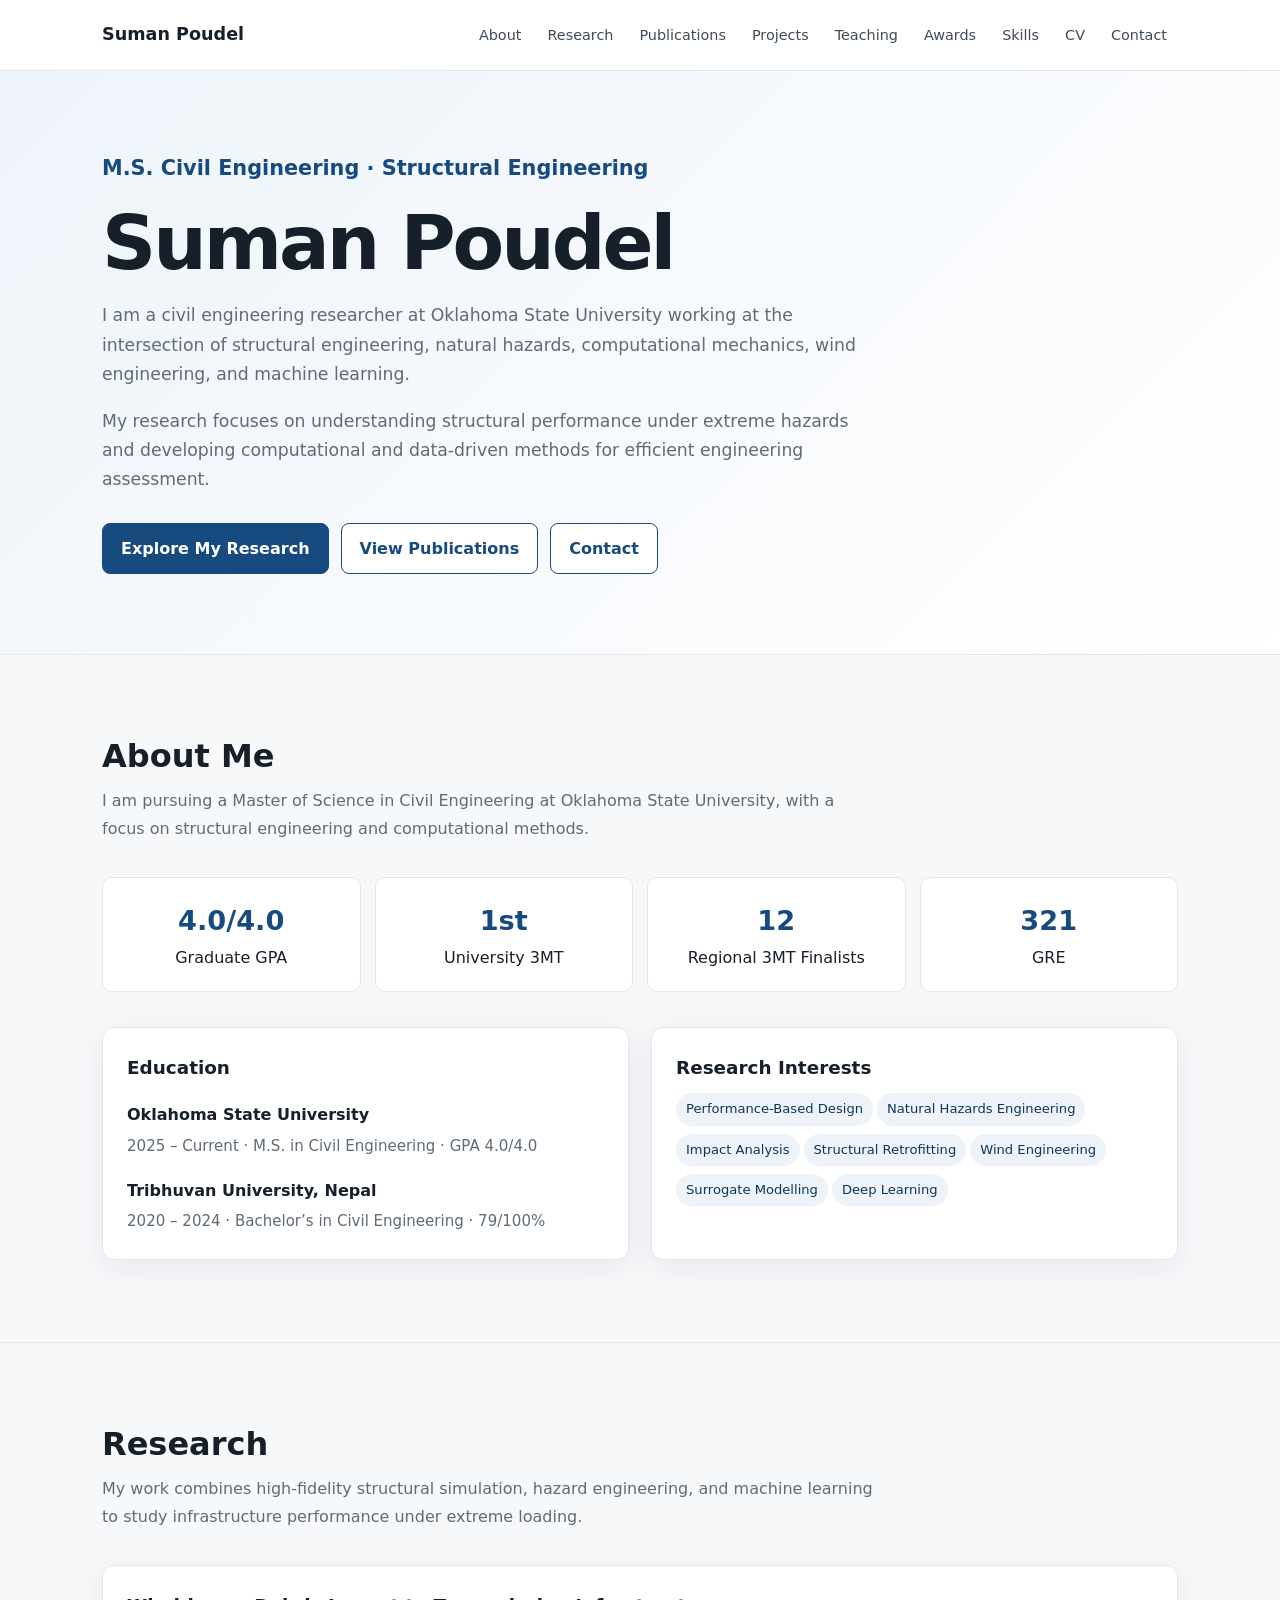
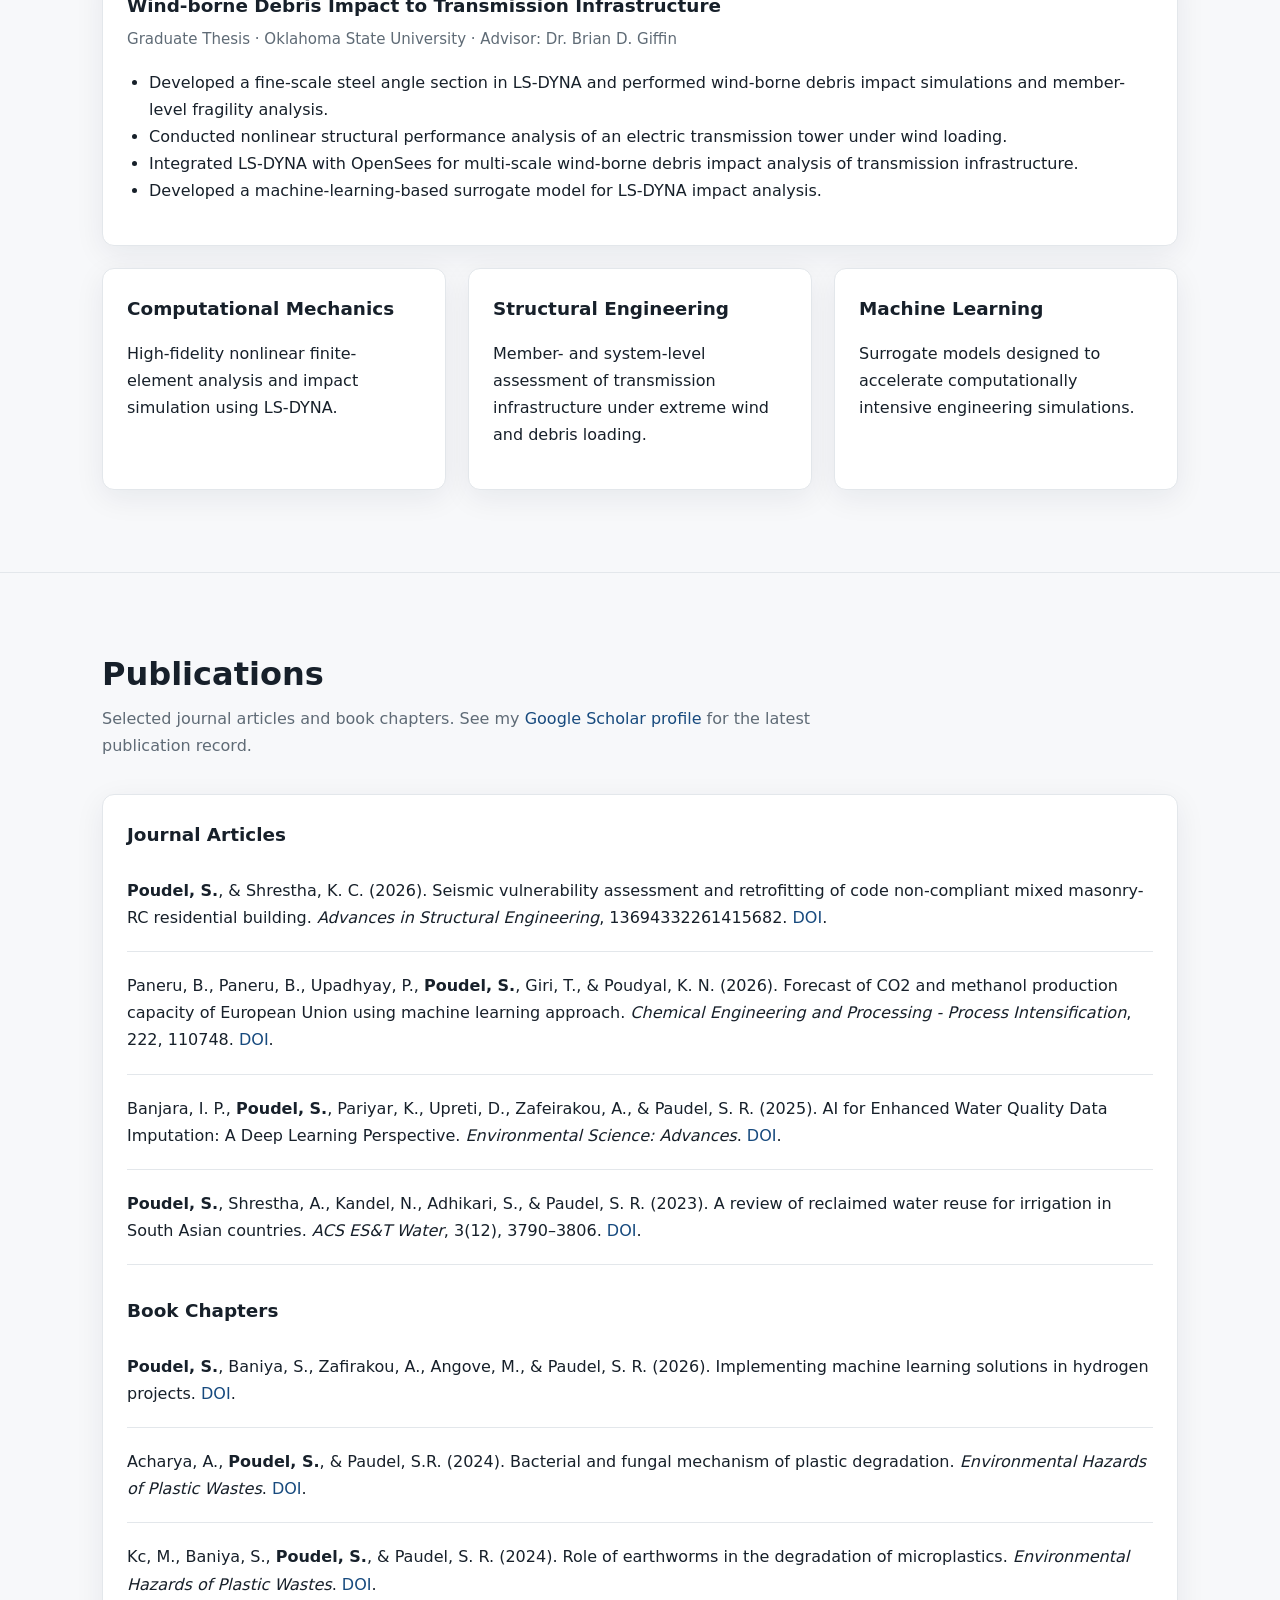
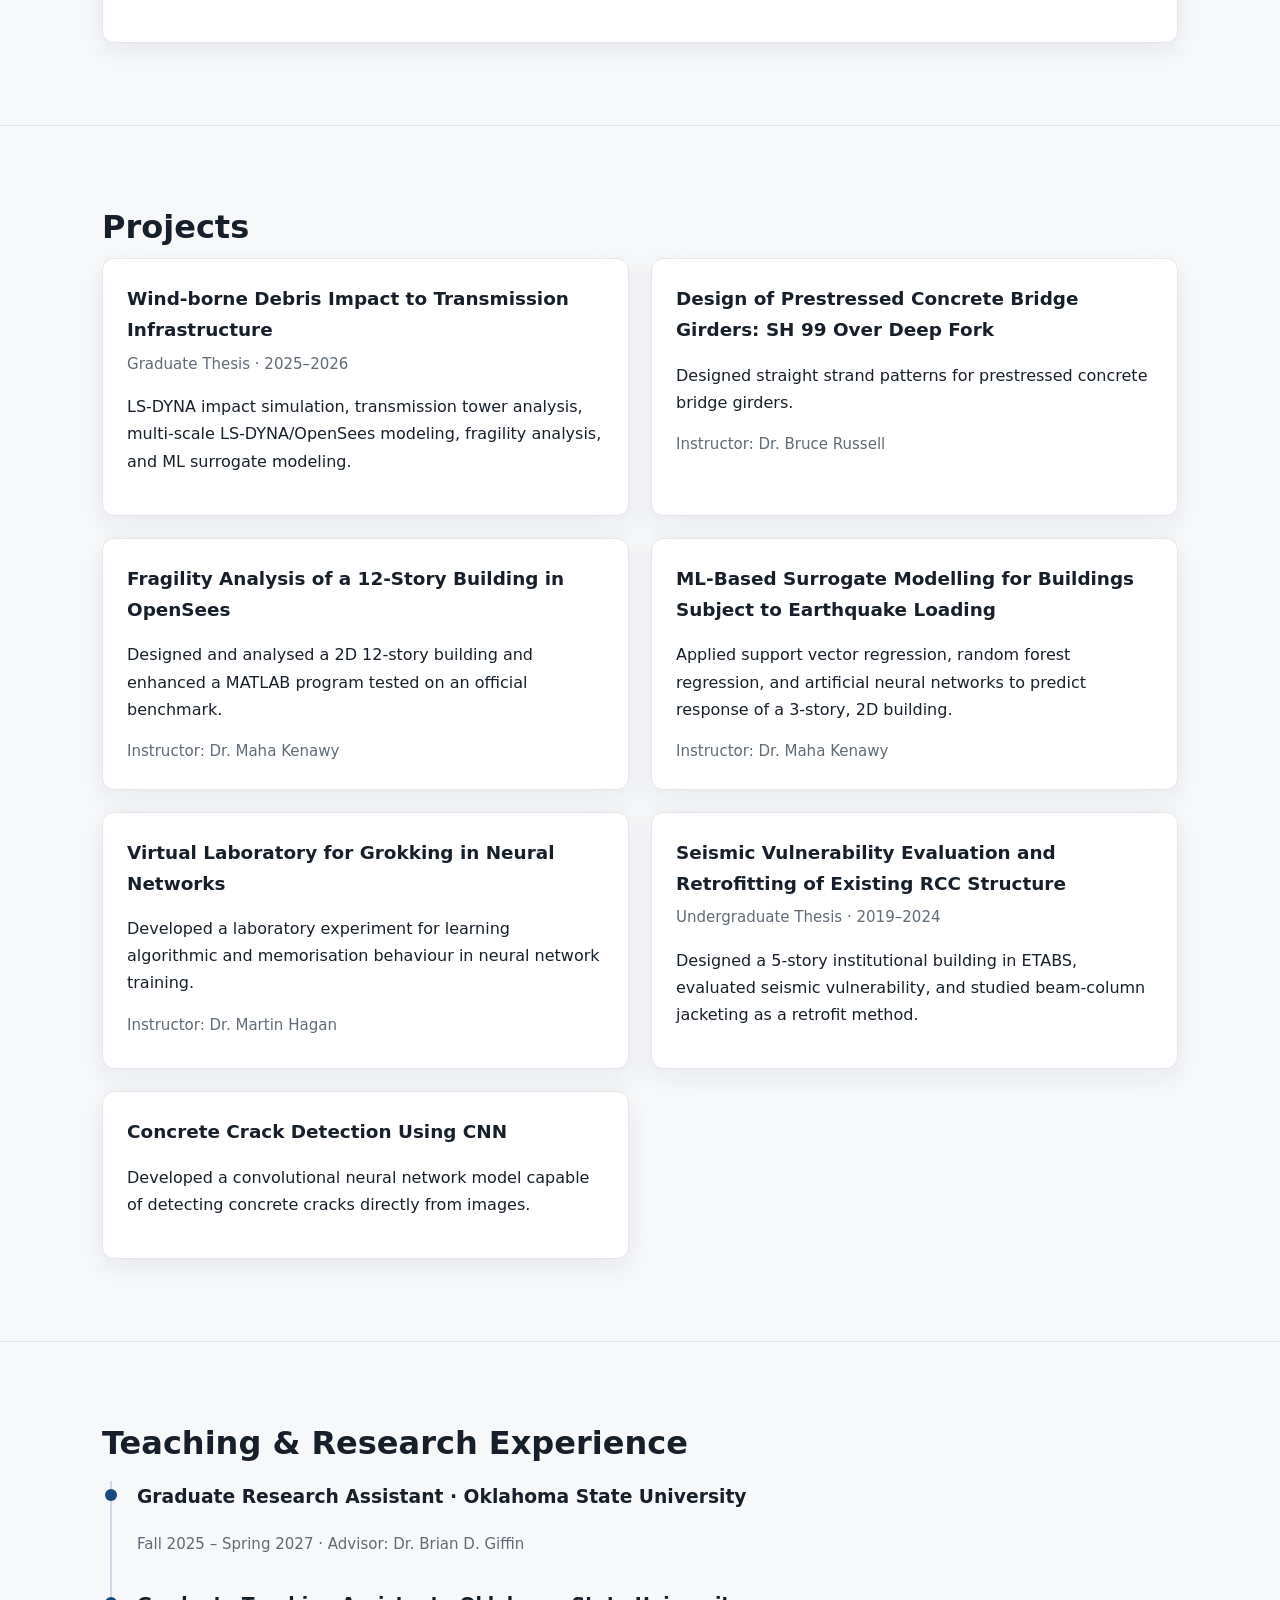
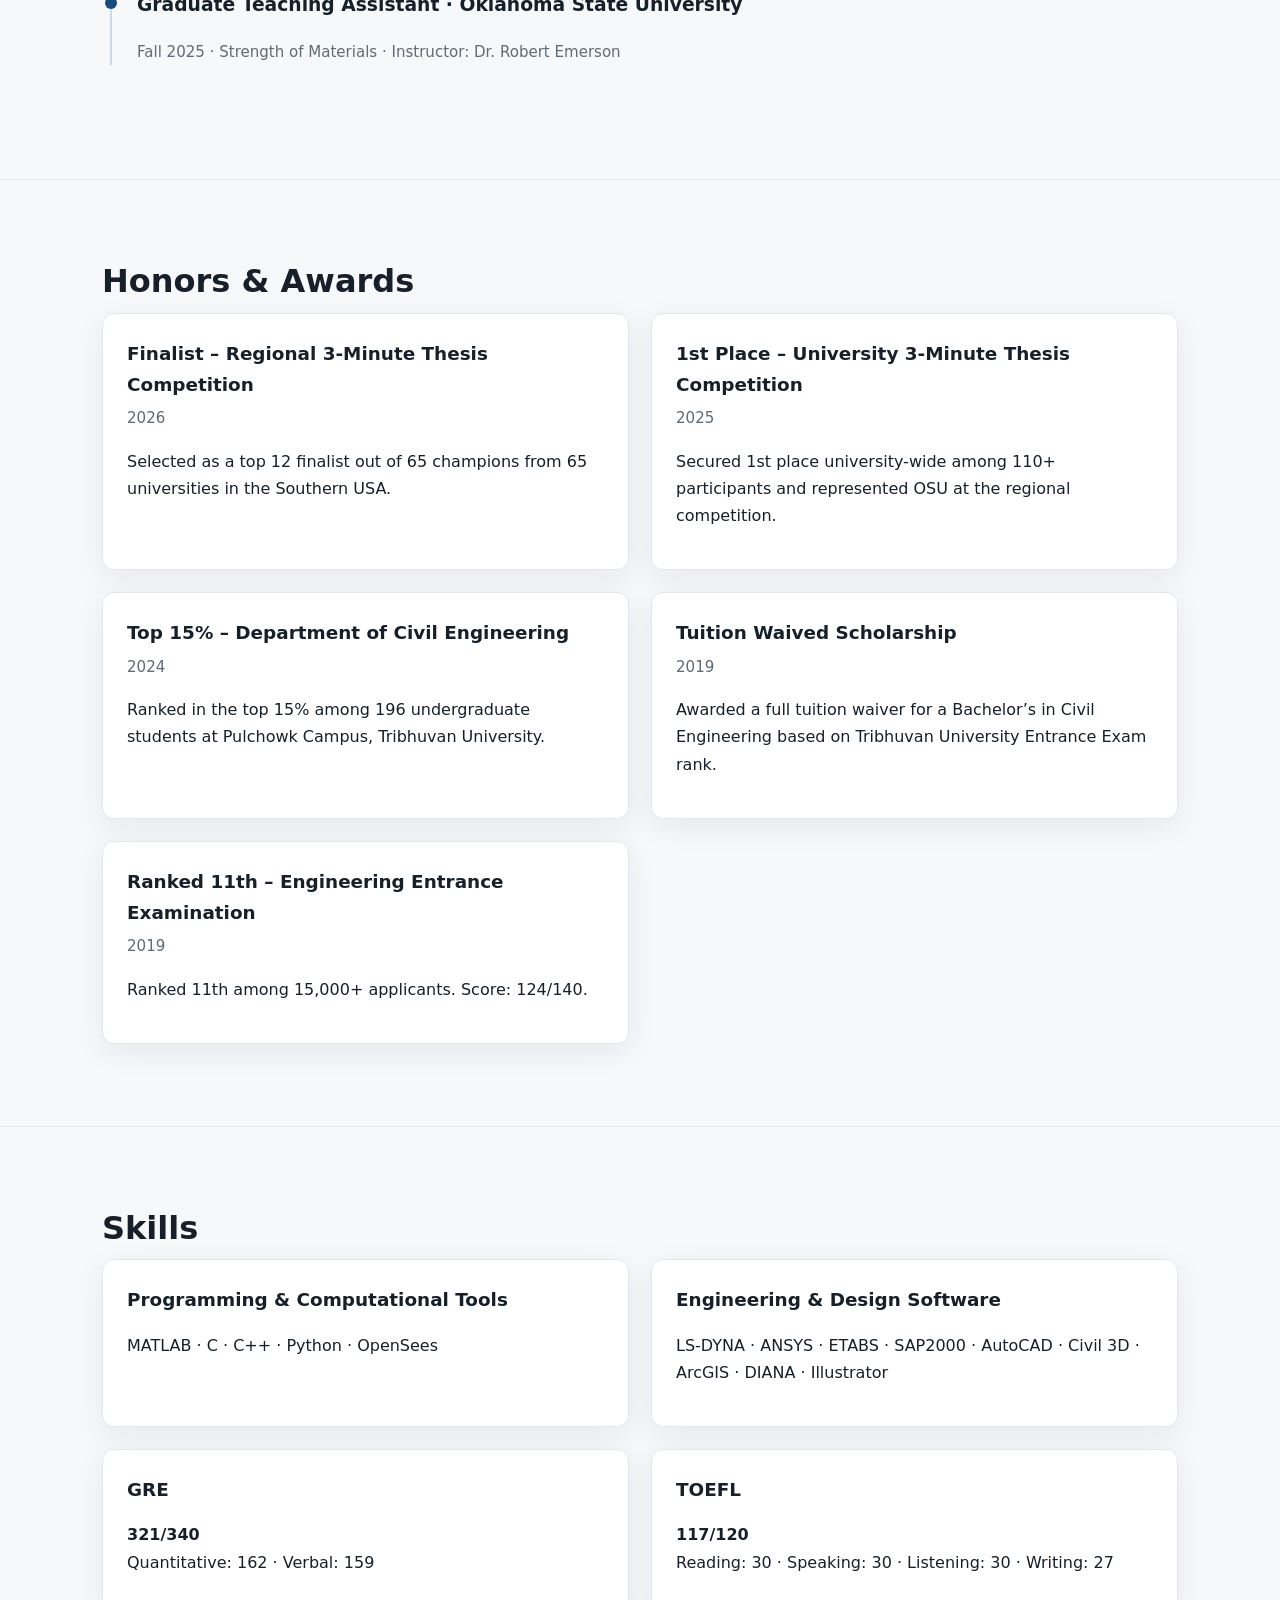
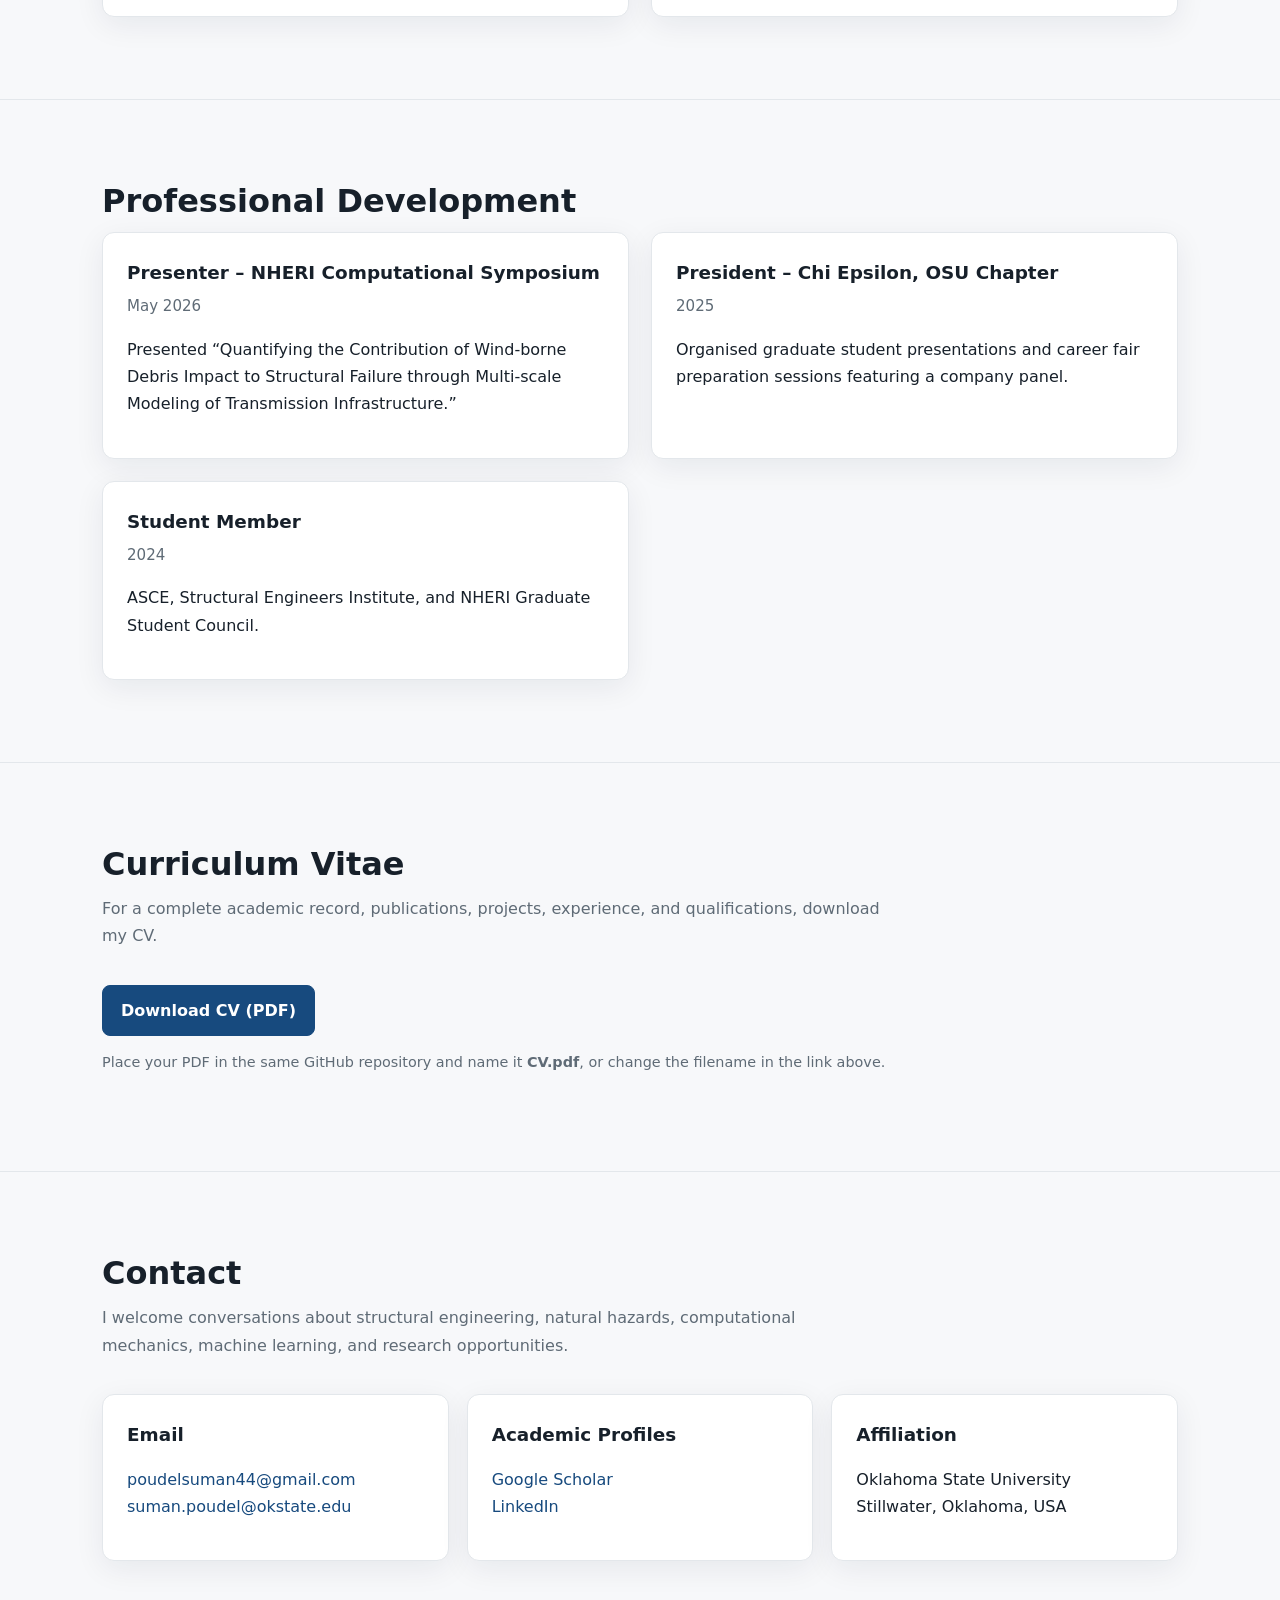
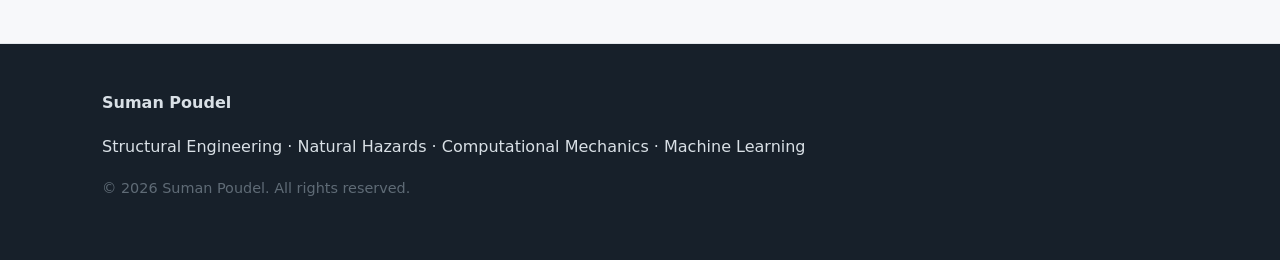
==== index.html @ 272efe70 "Add files via upload" ====
<!DOCTYPE html>
<html lang="en">
<head>
<meta charset="UTF-8">
<meta name="viewport" content="width=device-width, initial-scale=1.0">
<meta name="description" content="Academic website of Suman Poudel, M.S. Civil Engineering student at Oklahoma State University. Research in structural engineering, natural hazards, wind engineering, impact analysis, surrogate modeling, and deep learning.">
<title>Suman Poudel | Structural Engineering & Natural Hazards</title>
<style>
:root{
  --bg:#f7f8fa; --surface:#fff; --text:#17202a; --muted:#5f6b76;
  --accent:#174a7e; --accent2:#0f3559; --border:#e3e7eb;
  --max:1120px; --shadow:0 8px 30px rgba(20,35,50,.07);
}
*{box-sizing:border-box;scroll-behavior:smooth}
html{scroll-padding-top:76px}
body{margin:0;font-family:Inter,ui-sans-serif,system-ui,-apple-system,BlinkMacSystemFont,"Segoe UI",sans-serif;color:var(--text);background:var(--bg);line-height:1.7}
a{color:var(--accent);text-decoration:none}
a:hover{text-decoration:underline}
.nav{position:sticky;top:0;z-index:1000;background:rgba(255,255,255,.96);backdrop-filter:blur(10px);border-bottom:1px solid var(--border)}
.nav-inner{max-width:var(--max);margin:auto;display:flex;align-items:center;justify-content:space-between;min-height:70px;padding:0 22px}
.brand{font-weight:800;font-size:1.1rem;color:var(--text)}
.menu{display:flex;gap:4px;align-items:center;flex-wrap:wrap}
.menu a{padding:9px 11px;color:#3f4b56;font-size:.9rem;border-radius:8px}
.menu a:hover{background:#eef3f8;text-decoration:none;color:var(--accent)}
.menu-toggle{display:none;border:0;background:none;font-size:1.5rem;cursor:pointer}
.container{max-width:var(--max);margin:auto;padding:0 22px}
.hero{background:linear-gradient(135deg,#eef4fa,#fff);border-bottom:1px solid var(--border)}
.hero-inner{min-height:560px;display:flex;align-items:center;padding:80px 22px}
.hero h1{font-size:clamp(2.5rem,6vw,4.7rem);line-height:1.05;margin:0 0 18px;letter-spacing:-.04em}
.hero .subtitle{font-size:1.3rem;color:var(--accent);font-weight:700;margin-bottom:18px}
.hero p{max-width:780px;font-size:1.08rem;color:var(--muted)}
.actions{display:flex;gap:12px;flex-wrap:wrap;margin-top:28px}
.btn{display:inline-block;padding:11px 18px;border-radius:8px;border:1px solid var(--accent);font-weight:700}
.btn.primary{background:var(--accent);color:white}
.btn.secondary{background:white;color:var(--accent)}
section{padding:82px 0;border-bottom:1px solid var(--border)}
.section-title{font-size:2rem;line-height:1.2;margin:0 0 12px}
.section-intro{color:var(--muted);max-width:780px;margin:0 0 35px}
.grid{display:grid;grid-template-columns:repeat(2,minmax(0,1fr));gap:22px}
.grid.three{grid-template-columns:repeat(3,minmax(0,1fr))}
.card{background:var(--surface);border:1px solid var(--border);border-radius:12px;padding:24px;box-shadow:var(--shadow)}
.card h3{margin:0 0 6px;font-size:1.15rem}
.card h4{margin:18px 0 5px}
.meta{color:var(--muted);font-size:.94rem}
.tag{display:inline-block;background:#edf3f8;color:var(--accent2);padding:5px 10px;border-radius:999px;font-size:.82rem;margin:4px 4px 4px 0}
.timeline{border-left:2px solid #cdd9e4;margin-left:8px;padding-left:25px}
.timeline-item{position:relative;margin-bottom:32px}
.timeline-item:before{content:"";position:absolute;left:-32px;top:8px;width:12px;height:12px;border-radius:50%;background:var(--accent)}
.pub{padding:20px 0;border-bottom:1px solid var(--border)}
.pub:last-child{border-bottom:0}
.pub strong{color:var(--text)}
ul{padding-left:22px}
.stats{display:grid;grid-template-columns:repeat(4,1fr);gap:14px;margin:35px 0}
.stat{background:white;border:1px solid var(--border);padding:20px;text-align:center;border-radius:10px}
.stat .num{display:block;font-size:1.7rem;font-weight:800;color:var(--accent)}
footer{background:#17202a;color:#d9e0e6;padding:45px 0}
footer a{color:#b9d5ee}
.contact-grid{display:grid;grid-template-columns:repeat(3,1fr);gap:18px}
.small{font-size:.9rem;color:var(--muted)}
@media(max-width:850px){
  .menu-toggle{display:block}.menu{display:none;position:absolute;top:70px;left:0;right:0;background:white;border-bottom:1px solid var(--border);padding:12px 20px}
  .menu.open{display:flex;flex-direction:column;align-items:stretch}.menu a{padding:12px}
  .grid,.grid.three,.contact-grid{grid-template-columns:1fr}.stats{grid-template-columns:repeat(2,1fr)}
  .hero-inner{min-height:auto;padding:70px 22px}
}
@media(max-width:480px){.stats{grid-template-columns:1fr 1fr}.hero h1{font-size:2.7rem}}
</style>
</head>
<body>

<nav class="nav">
  <div class="nav-inner">
    <a class="brand" href="#home">Suman Poudel</a>
    <button class="menu-toggle" aria-label="Open navigation" onclick="toggleMenu()">☰</button>
    <div class="menu" id="menu">
      <a href="#about">About</a><a href="#research">Research</a><a href="#publications">Publications</a>
      <a href="#projects">Projects</a><a href="#teaching">Teaching</a><a href="#awards">Awards</a>
      <a href="#skills">Skills</a><a href="#cv">CV</a><a href="#contact">Contact</a>
    </div>
  </div>
</nav>

<header class="hero" id="home">
  <div class="container hero-inner">
    <div>
      <div class="subtitle">M.S. Civil Engineering · Structural Engineering</div>
      <h1>Suman Poudel</h1>
      <p>I am a civil engineering researcher at Oklahoma State University working at the intersection of structural engineering, natural hazards, computational mechanics, wind engineering, and machine learning.</p>
      <p>My research focuses on understanding structural performance under extreme hazards and developing computational and data-driven methods for efficient engineering assessment.</p>
      <div class="actions">
        <a class="btn primary" href="#research">Explore My Research</a>
        <a class="btn secondary" href="#publications">View Publications</a>
        <a class="btn secondary" href="#contact">Contact</a>
      </div>
    </div>
  </div>
</header>

<main>

<section id="about">
<div class="container">
<h2 class="section-title">About Me</h2>
<p class="section-intro">I am pursuing a Master of Science in Civil Engineering at Oklahoma State University, with a focus on structural engineering and computational methods.</p>
<div class="stats">
<div class="stat"><span class="num">4.0/4.0</span>Graduate GPA</div>
<div class="stat"><span class="num">1st</span>University 3MT</div>
<div class="stat"><span class="num">12</span>Regional 3MT Finalists</div>
<div class="stat"><span class="num">321</span>GRE</div>
</div>
<div class="grid">
<div class="card">
<h3>Education</h3>
<h4>Oklahoma State University</h4><div class="meta">2025 – Current · M.S. in Civil Engineering · GPA 4.0/4.0</div>
<h4>Tribhuvan University, Nepal</h4><div class="meta">2020 – 2024 · Bachelor’s in Civil Engineering · 79/100%</div>
</div>
<div class="card">
<h3>Research Interests</h3>
<span class="tag">Performance-Based Design</span><span class="tag">Natural Hazards Engineering</span><span class="tag">Impact Analysis</span><span class="tag">Structural Retrofitting</span><span class="tag">Wind Engineering</span><span class="tag">Surrogate Modelling</span><span class="tag">Deep Learning</span>
</div>
</div>
</div>
</section>

<section id="research">
<div class="container">
<h2 class="section-title">Research</h2>
<p class="section-intro">My work combines high-fidelity structural simulation, hazard engineering, and machine learning to study infrastructure performance under extreme loading.</p>
<div class="card">
<h3>Wind-borne Debris Impact to Transmission Infrastructure</h3>
<div class="meta">Graduate Thesis · Oklahoma State University · Advisor: Dr. Brian D. Giffin</div>
<ul>
<li>Developed a fine-scale steel angle section in LS-DYNA and performed wind-borne debris impact simulations and member-level fragility analysis.</li>
<li>Conducted nonlinear structural performance analysis of an electric transmission tower under wind loading.</li>
<li>Integrated LS-DYNA with OpenSees for multi-scale wind-borne debris impact analysis of transmission infrastructure.</li>
<li>Developed a machine-learning-based surrogate model for LS-DYNA impact analysis.</li>
</ul>
</div>
<div class="grid three" style="margin-top:22px">
<div class="card"><h3>Computational Mechanics</h3><p>High-fidelity nonlinear finite-element analysis and impact simulation using LS-DYNA.</p></div>
<div class="card"><h3>Structural Engineering</h3><p>Member- and system-level assessment of transmission infrastructure under extreme wind and debris loading.</p></div>
<div class="card"><h3>Machine Learning</h3><p>Surrogate models designed to accelerate computationally intensive engineering simulations.</p></div>
</div>
</div>
</section>

<section id="publications">
<div class="container">
<h2 class="section-title">Publications</h2>
<p class="section-intro">Selected journal articles and book chapters. See my <a href="https://scholar.google.com/citations?user=CqsGOQgAAAAJ&hl=en&oi=ao" target="_blank">Google Scholar profile</a> for the latest publication record.</p>
<div class="card">
<h3>Journal Articles</h3>
<div class="pub"><strong>Poudel, S.</strong>, & Shrestha, K. C. (2026). Seismic vulnerability assessment and retrofitting of code non-compliant mixed masonry-RC residential building. <em>Advances in Structural Engineering</em>, 13694332261415682. <a href="https://doi.org/10.1177/13694332261415682" target="_blank">DOI</a>.</div>
<div class="pub">Paneru, B., Paneru, B., Upadhyay, P., <strong>Poudel, S.</strong>, Giri, T., & Poudyal, K. N. (2026). Forecast of CO2 and methanol production capacity of European Union using machine learning approach. <em>Chemical Engineering and Processing - Process Intensification</em>, 222, 110748. <a href="https://doi.org/10.1016/j.cep.2026.110748" target="_blank">DOI</a>.</div>
<div class="pub">Banjara, I. P., <strong>Poudel, S.</strong>, Pariyar, K., Upreti, D., Zafeirakou, A., & Paudel, S. R. (2025). AI for Enhanced Water Quality Data Imputation: A Deep Learning Perspective. <em>Environmental Science: Advances</em>. <a href="https://doi.org/10.1039/D4VA00367E" target="_blank">DOI</a>.</div>
<div class="pub"><strong>Poudel, S.</strong>, Shrestha, A., Kandel, N., Adhikari, S., & Paudel, S. R. (2023). A review of reclaimed water reuse for irrigation in South Asian countries. <em>ACS ES&T Water</em>, 3(12), 3790–3806. <a href="https://doi.org/10.1021/acsestwater.3c00487" target="_blank">DOI</a>.</div>
<h3 style="margin-top:30px">Book Chapters</h3>
<div class="pub"><strong>Poudel, S.</strong>, Baniya, S., Zafirakou, A., Angove, M., & Paudel, S. R. (2026). Implementing machine learning solutions in hydrogen projects. <a href="https://doi.org/10.1016/B978-0-443-34090-1.00018-X" target="_blank">DOI</a>.</div>
<div class="pub">Acharya, A., <strong>Poudel, S.</strong>, & Paudel, S.R. (2024). Bacterial and fungal mechanism of plastic degradation. <em>Environmental Hazards of Plastic Wastes</em>. <a href="https://doi.org/10.1016/B978-0-443-23599-3.00015-0" target="_blank">DOI</a>.</div>
<div class="pub">Kc, M., Baniya, S., <strong>Poudel, S.</strong>, & Paudel, S. R. (2024). Role of earthworms in the degradation of microplastics. <em>Environmental Hazards of Plastic Wastes</em>. <a href="https://doi.org/10.1016/B978-0-443-23599-3.00016-2" target="_blank">DOI</a>.</div>
</div>
</div>
</section>

<section id="projects">
<div class="container">
<h2 class="section-title">Projects</h2>
<div class="grid">
<div class="card"><h3>Wind-borne Debris Impact to Transmission Infrastructure</h3><div class="meta">Graduate Thesis · 2025–2026</div><p>LS-DYNA impact simulation, transmission tower analysis, multi-scale LS-DYNA/OpenSees modeling, fragility analysis, and ML surrogate modeling.</p></div>
<div class="card"><h3>Design of Prestressed Concrete Bridge Girders: SH 99 Over Deep Fork</h3><p>Designed straight strand patterns for prestressed concrete bridge girders.</p><div class="meta">Instructor: Dr. Bruce Russell</div></div>
<div class="card"><h3>Fragility Analysis of a 12-Story Building in OpenSees</h3><p>Designed and analysed a 2D 12-story building and enhanced a MATLAB program tested on an official benchmark.</p><div class="meta">Instructor: Dr. Maha Kenawy</div></div>
<div class="card"><h3>ML-Based Surrogate Modelling for Buildings Subject to Earthquake Loading</h3><p>Applied support vector regression, random forest regression, and artificial neural networks to predict response of a 3-story, 2D building.</p><div class="meta">Instructor: Dr. Maha Kenawy</div></div>
<div class="card"><h3>Virtual Laboratory for Grokking in Neural Networks</h3><p>Developed a laboratory experiment for learning algorithmic and memorisation behaviour in neural network training.</p><div class="meta">Instructor: Dr. Martin Hagan</div></div>
<div class="card"><h3>Seismic Vulnerability Evaluation and Retrofitting of Existing RCC Structure</h3><div class="meta">Undergraduate Thesis · 2019–2024</div><p>Designed a 5-story institutional building in ETABS, evaluated seismic vulnerability, and studied beam-column jacketing as a retrofit method.</p></div>
<div class="card"><h3>Concrete Crack Detection Using CNN</h3><p>Developed a convolutional neural network model capable of detecting concrete cracks directly from images.</p></div>
</div>
</div>
</section>

<section id="teaching">
<div class="container">
<h2 class="section-title">Teaching & Research Experience</h2>
<div class="timeline">
<div class="timeline-item"><h3>Graduate Research Assistant · Oklahoma State University</h3><div class="meta">Fall 2025 – Spring 2027 · Advisor: Dr. Brian D. Giffin</div></div>
<div class="timeline-item"><h3>Graduate Teaching Assistant · Oklahoma State University</h3><div class="meta">Fall 2025 · Strength of Materials · Instructor: Dr. Robert Emerson</div></div>
</div>
</div>
</section>

<section id="awards">
<div class="container">
<h2 class="section-title">Honors & Awards</h2>
<div class="grid">
<div class="card"><h3>Finalist – Regional 3-Minute Thesis Competition</h3><div class="meta">2026</div><p>Selected as a top 12 finalist out of 65 champions from 65 universities in the Southern USA.</p></div>
<div class="card"><h3>1st Place – University 3-Minute Thesis Competition</h3><div class="meta">2025</div><p>Secured 1st place university-wide among 110+ participants and represented OSU at the regional competition.</p></div>
<div class="card"><h3>Top 15% – Department of Civil Engineering</h3><div class="meta">2024</div><p>Ranked in the top 15% among 196 undergraduate students at Pulchowk Campus, Tribhuvan University.</p></div>
<div class="card"><h3>Tuition Waived Scholarship</h3><div class="meta">2019</div><p>Awarded a full tuition waiver for a Bachelor’s in Civil Engineering based on Tribhuvan University Entrance Exam rank.</p></div>
<div class="card"><h3>Ranked 11th – Engineering Entrance Examination</h3><div class="meta">2019</div><p>Ranked 11th among 15,000+ applicants. Score: 124/140.</p></div>
</div>
</div>
</section>

<section id="skills">
<div class="container">
<h2 class="section-title">Skills</h2>
<div class="grid">
<div class="card"><h3>Programming & Computational Tools</h3><p>MATLAB · C · C++ · Python · OpenSees</p></div>
<div class="card"><h3>Engineering & Design Software</h3><p>LS-DYNA · ANSYS · ETABS · SAP2000 · AutoCAD · Civil 3D · ArcGIS · DIANA · Illustrator</p></div>
</div>
<div class="grid" style="margin-top:22px">
<div class="card"><h3>GRE</h3><p><strong>321/340</strong><br>Quantitative: 162 · Verbal: 159</p></div>
<div class="card"><h3>TOEFL</h3><p><strong>117/120</strong><br>Reading: 30 · Speaking: 30 · Listening: 30 · Writing: 27</p></div>
</div>
</div>
</section>

<section id="professional">
<div class="container">
<h2 class="section-title">Professional Development</h2>
<div class="grid">
<div class="card"><h3>Presenter – NHERI Computational Symposium</h3><div class="meta">May 2026</div><p>Presented “Quantifying the Contribution of Wind-borne Debris Impact to Structural Failure through Multi-scale Modeling of Transmission Infrastructure.”</p></div>
<div class="card"><h3>President – Chi Epsilon, OSU Chapter</h3><div class="meta">2025</div><p>Organised graduate student presentations and career fair preparation sessions featuring a company panel.</p></div>
<div class="card"><h3>Student Member</h3><div class="meta">2024</div><p>ASCE, Structural Engineers Institute, and NHERI Graduate Student Council.</p></div>
</div>
</div>
</section>

<section id="cv">
<div class="container">
<h2 class="section-title">Curriculum Vitae</h2>
<p class="section-intro">For a complete academic record, publications, projects, experience, and qualifications, download my CV.</p>
<div class="actions"><a class="btn primary" href="CV.pdf" target="_blank">Download CV (PDF)</a></div>
<p class="small">Place your PDF in the same GitHub repository and name it <strong>CV.pdf</strong>, or change the filename in the link above.</p>
</div>
</section>

<section id="contact">
<div class="container">
<h2 class="section-title">Contact</h2>
<p class="section-intro">I welcome conversations about structural engineering, natural hazards, computational mechanics, machine learning, and research opportunities.</p>
<div class="contact-grid">
<div class="card"><h3>Email</h3><p><a href="mailto:poudelsuman44@gmail.com">poudelsuman44@gmail.com</a><br><a href="mailto:suman.poudel@okstate.edu">suman.poudel@okstate.edu</a></p></div>
<div class="card"><h3>Academic Profiles</h3><p><a href="https://scholar.google.com/citations?user=CqsGOQgAAAAJ&hl=en&oi=ao" target="_blank">Google Scholar</a><br><a href="https://www.linkedin.com/in/suman76/" target="_blank">LinkedIn</a></p></div>
<div class="card"><h3>Affiliation</h3><p>Oklahoma State University<br>Stillwater, Oklahoma, USA</p></div>
</div>
</div>
</section>

</main>

<footer>
<div class="container">
<strong>Suman Poudel</strong>
<p>Structural Engineering · Natural Hazards · Computational Mechanics · Machine Learning</p>
<p class="small">© <span id="year"></span> Suman Poudel. All rights reserved.</p>
</div>
</footer>

<script>
function toggleMenu(){
  document.getElementById('menu').classList.toggle('open');
}
document.querySelectorAll('.menu a').forEach(a=>{
  a.addEventListener('click',()=>document.getElementById('menu').classList.remove('open'));
});
document.getElementById('year').textContent = new Date().getFullYear();
</script>
</body>
</html>
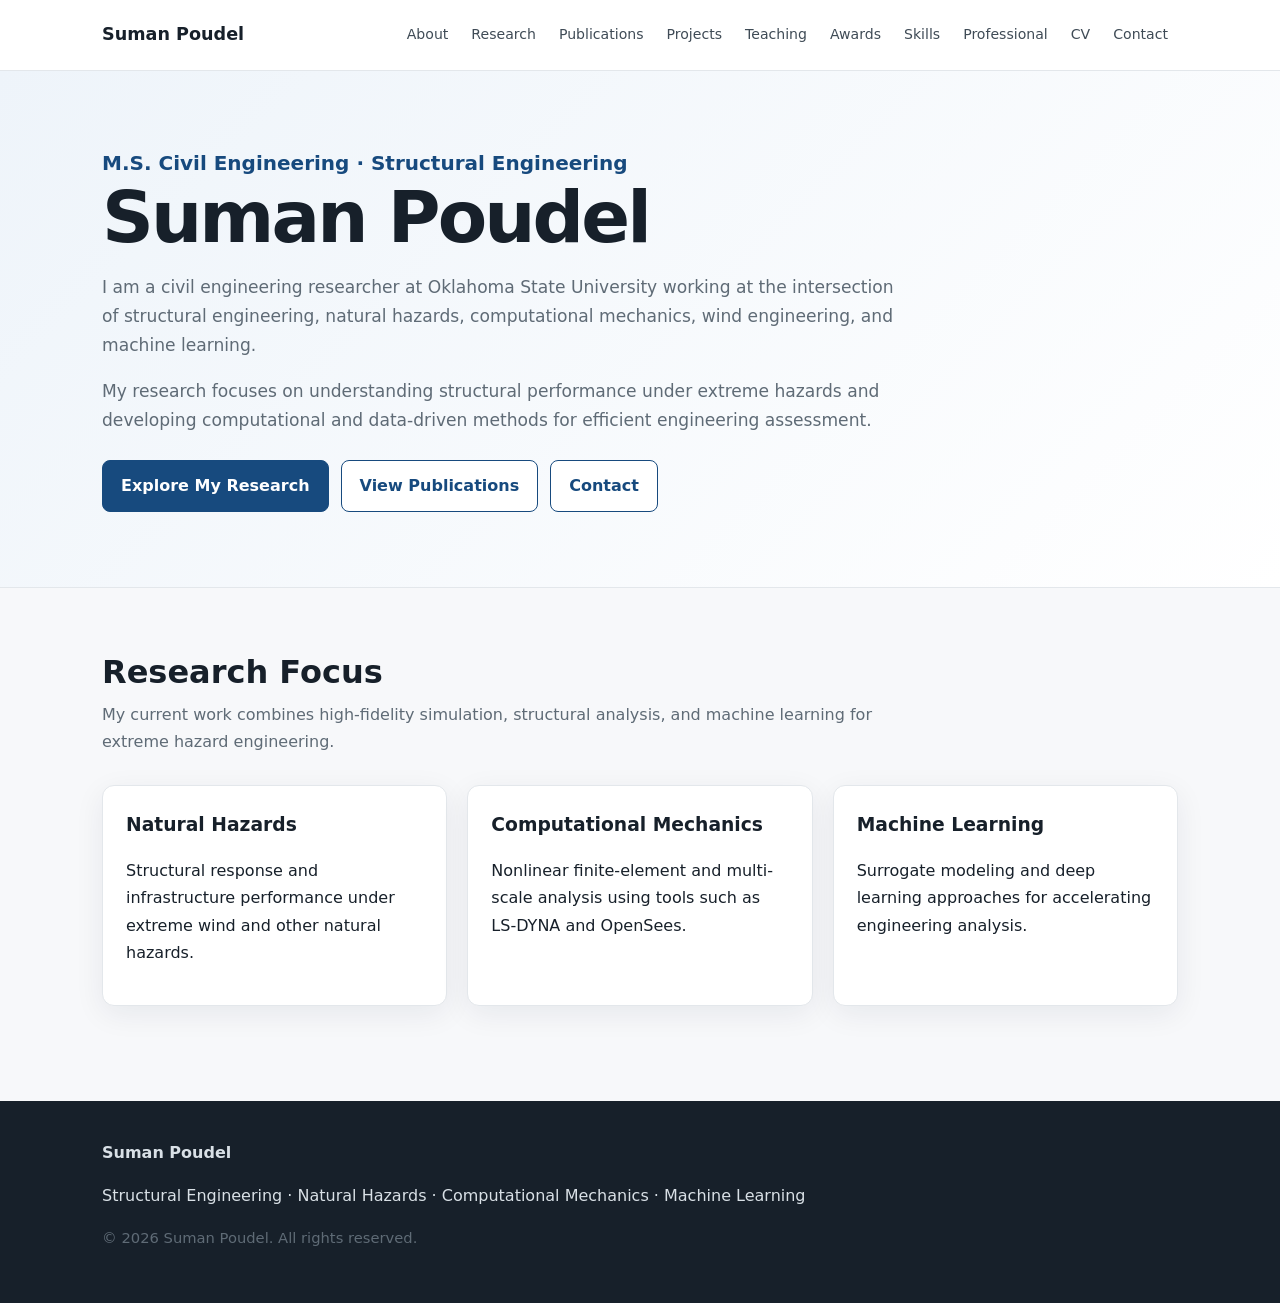
==== commit 36fb74b4: "Add files via upload" ====
--- a/index.html
+++ b/index.html
@@ -1,269 +1,3 @@
-<!DOCTYPE html>
-<html lang="en">
-<head>
-<meta charset="UTF-8">
-<meta name="viewport" content="width=device-width, initial-scale=1.0">
-<meta name="description" content="Academic website of Suman Poudel, M.S. Civil Engineering student at Oklahoma State University. Research in structural engineering, natural hazards, wind engineering, impact analysis, surrogate modeling, and deep learning.">
-<title>Suman Poudel | Structural Engineering & Natural Hazards</title>
-<style>
-:root{
-  --bg:#f7f8fa; --surface:#fff; --text:#17202a; --muted:#5f6b76;
-  --accent:#174a7e; --accent2:#0f3559; --border:#e3e7eb;
-  --max:1120px; --shadow:0 8px 30px rgba(20,35,50,.07);
-}
-*{box-sizing:border-box;scroll-behavior:smooth}
-html{scroll-padding-top:76px}
-body{margin:0;font-family:Inter,ui-sans-serif,system-ui,-apple-system,BlinkMacSystemFont,"Segoe UI",sans-serif;color:var(--text);background:var(--bg);line-height:1.7}
-a{color:var(--accent);text-decoration:none}
-a:hover{text-decoration:underline}
-.nav{position:sticky;top:0;z-index:1000;background:rgba(255,255,255,.96);backdrop-filter:blur(10px);border-bottom:1px solid var(--border)}
-.nav-inner{max-width:var(--max);margin:auto;display:flex;align-items:center;justify-content:space-between;min-height:70px;padding:0 22px}
-.brand{font-weight:800;font-size:1.1rem;color:var(--text)}
-.menu{display:flex;gap:4px;align-items:center;flex-wrap:wrap}
-.menu a{padding:9px 11px;color:#3f4b56;font-size:.9rem;border-radius:8px}
-.menu a:hover{background:#eef3f8;text-decoration:none;color:var(--accent)}
-.menu-toggle{display:none;border:0;background:none;font-size:1.5rem;cursor:pointer}
-.container{max-width:var(--max);margin:auto;padding:0 22px}
-.hero{background:linear-gradient(135deg,#eef4fa,#fff);border-bottom:1px solid var(--border)}
-.hero-inner{min-height:560px;display:flex;align-items:center;padding:80px 22px}
-.hero h1{font-size:clamp(2.5rem,6vw,4.7rem);line-height:1.05;margin:0 0 18px;letter-spacing:-.04em}
-.hero .subtitle{font-size:1.3rem;color:var(--accent);font-weight:700;margin-bottom:18px}
-.hero p{max-width:780px;font-size:1.08rem;color:var(--muted)}
-.actions{display:flex;gap:12px;flex-wrap:wrap;margin-top:28px}
-.btn{display:inline-block;padding:11px 18px;border-radius:8px;border:1px solid var(--accent);font-weight:700}
-.btn.primary{background:var(--accent);color:white}
-.btn.secondary{background:white;color:var(--accent)}
-section{padding:82px 0;border-bottom:1px solid var(--border)}
-.section-title{font-size:2rem;line-height:1.2;margin:0 0 12px}
-.section-intro{color:var(--muted);max-width:780px;margin:0 0 35px}
-.grid{display:grid;grid-template-columns:repeat(2,minmax(0,1fr));gap:22px}
-.grid.three{grid-template-columns:repeat(3,minmax(0,1fr))}
-.card{background:var(--surface);border:1px solid var(--border);border-radius:12px;padding:24px;box-shadow:var(--shadow)}
-.card h3{margin:0 0 6px;font-size:1.15rem}
-.card h4{margin:18px 0 5px}
-.meta{color:var(--muted);font-size:.94rem}
-.tag{display:inline-block;background:#edf3f8;color:var(--accent2);padding:5px 10px;border-radius:999px;font-size:.82rem;margin:4px 4px 4px 0}
-.timeline{border-left:2px solid #cdd9e4;margin-left:8px;padding-left:25px}
-.timeline-item{position:relative;margin-bottom:32px}
-.timeline-item:before{content:"";position:absolute;left:-32px;top:8px;width:12px;height:12px;border-radius:50%;background:var(--accent)}
-.pub{padding:20px 0;border-bottom:1px solid var(--border)}
-.pub:last-child{border-bottom:0}
-.pub strong{color:var(--text)}
-ul{padding-left:22px}
-.stats{display:grid;grid-template-columns:repeat(4,1fr);gap:14px;margin:35px 0}
-.stat{background:white;border:1px solid var(--border);padding:20px;text-align:center;border-radius:10px}
-.stat .num{display:block;font-size:1.7rem;font-weight:800;color:var(--accent)}
-footer{background:#17202a;color:#d9e0e6;padding:45px 0}
-footer a{color:#b9d5ee}
-.contact-grid{display:grid;grid-template-columns:repeat(3,1fr);gap:18px}
-.small{font-size:.9rem;color:var(--muted)}
-@media(max-width:850px){
-  .menu-toggle{display:block}.menu{display:none;position:absolute;top:70px;left:0;right:0;background:white;border-bottom:1px solid var(--border);padding:12px 20px}
-  .menu.open{display:flex;flex-direction:column;align-items:stretch}.menu a{padding:12px}
-  .grid,.grid.three,.contact-grid{grid-template-columns:1fr}.stats{grid-template-columns:repeat(2,1fr)}
-  .hero-inner{min-height:auto;padding:70px 22px}
-}
-@media(max-width:480px){.stats{grid-template-columns:1fr 1fr}.hero h1{font-size:2.7rem}}
-</style>
-</head>
-<body>
-
-<nav class="nav">
-  <div class="nav-inner">
-    <a class="brand" href="#home">Suman Poudel</a>
-    <button class="menu-toggle" aria-label="Open navigation" onclick="toggleMenu()">☰</button>
-    <div class="menu" id="menu">
-      <a href="#about">About</a><a href="#research">Research</a><a href="#publications">Publications</a>
-      <a href="#projects">Projects</a><a href="#teaching">Teaching</a><a href="#awards">Awards</a>
-      <a href="#skills">Skills</a><a href="#cv">CV</a><a href="#contact">Contact</a>
-    </div>
-  </div>
-</nav>
-
-<header class="hero" id="home">
-  <div class="container hero-inner">
-    <div>
-      <div class="subtitle">M.S. Civil Engineering · Structural Engineering</div>
-      <h1>Suman Poudel</h1>
-      <p>I am a civil engineering researcher at Oklahoma State University working at the intersection of structural engineering, natural hazards, computational mechanics, wind engineering, and machine learning.</p>
-      <p>My research focuses on understanding structural performance under extreme hazards and developing computational and data-driven methods for efficient engineering assessment.</p>
-      <div class="actions">
-        <a class="btn primary" href="#research">Explore My Research</a>
-        <a class="btn secondary" href="#publications">View Publications</a>
-        <a class="btn secondary" href="#contact">Contact</a>
-      </div>
-    </div>
-  </div>
-</header>
-
-<main>
-
-<section id="about">
-<div class="container">
-<h2 class="section-title">About Me</h2>
-<p class="section-intro">I am pursuing a Master of Science in Civil Engineering at Oklahoma State University, with a focus on structural engineering and computational methods.</p>
-<div class="stats">
-<div class="stat"><span class="num">4.0/4.0</span>Graduate GPA</div>
-<div class="stat"><span class="num">1st</span>University 3MT</div>
-<div class="stat"><span class="num">12</span>Regional 3MT Finalists</div>
-<div class="stat"><span class="num">321</span>GRE</div>
-</div>
-<div class="grid">
-<div class="card">
-<h3>Education</h3>
-<h4>Oklahoma State University</h4><div class="meta">2025 – Current · M.S. in Civil Engineering · GPA 4.0/4.0</div>
-<h4>Tribhuvan University, Nepal</h4><div class="meta">2020 – 2024 · Bachelor’s in Civil Engineering · 79/100%</div>
-</div>
-<div class="card">
-<h3>Research Interests</h3>
-<span class="tag">Performance-Based Design</span><span class="tag">Natural Hazards Engineering</span><span class="tag">Impact Analysis</span><span class="tag">Structural Retrofitting</span><span class="tag">Wind Engineering</span><span class="tag">Surrogate Modelling</span><span class="tag">Deep Learning</span>
-</div>
-</div>
-</div>
-</section>
-
-<section id="research">
-<div class="container">
-<h2 class="section-title">Research</h2>
-<p class="section-intro">My work combines high-fidelity structural simulation, hazard engineering, and machine learning to study infrastructure performance under extreme loading.</p>
-<div class="card">
-<h3>Wind-borne Debris Impact to Transmission Infrastructure</h3>
-<div class="meta">Graduate Thesis · Oklahoma State University · Advisor: Dr. Brian D. Giffin</div>
-<ul>
-<li>Developed a fine-scale steel angle section in LS-DYNA and performed wind-borne debris impact simulations and member-level fragility analysis.</li>
-<li>Conducted nonlinear structural performance analysis of an electric transmission tower under wind loading.</li>
-<li>Integrated LS-DYNA with OpenSees for multi-scale wind-borne debris impact analysis of transmission infrastructure.</li>
-<li>Developed a machine-learning-based surrogate model for LS-DYNA impact analysis.</li>
-</ul>
-</div>
-<div class="grid three" style="margin-top:22px">
-<div class="card"><h3>Computational Mechanics</h3><p>High-fidelity nonlinear finite-element analysis and impact simulation using LS-DYNA.</p></div>
-<div class="card"><h3>Structural Engineering</h3><p>Member- and system-level assessment of transmission infrastructure under extreme wind and debris loading.</p></div>
-<div class="card"><h3>Machine Learning</h3><p>Surrogate models designed to accelerate computationally intensive engineering simulations.</p></div>
-</div>
-</div>
-</section>
-
-<section id="publications">
-<div class="container">
-<h2 class="section-title">Publications</h2>
-<p class="section-intro">Selected journal articles and book chapters. See my <a href="https://scholar.google.com/citations?user=CqsGOQgAAAAJ&hl=en&oi=ao" target="_blank">Google Scholar profile</a> for the latest publication record.</p>
-<div class="card">
-<h3>Journal Articles</h3>
-<div class="pub"><strong>Poudel, S.</strong>, & Shrestha, K. C. (2026). Seismic vulnerability assessment and retrofitting of code non-compliant mixed masonry-RC residential building. <em>Advances in Structural Engineering</em>, 13694332261415682. <a href="https://doi.org/10.1177/13694332261415682" target="_blank">DOI</a>.</div>
-<div class="pub">Paneru, B., Paneru, B., Upadhyay, P., <strong>Poudel, S.</strong>, Giri, T., & Poudyal, K. N. (2026). Forecast of CO2 and methanol production capacity of European Union using machine learning approach. <em>Chemical Engineering and Processing - Process Intensification</em>, 222, 110748. <a href="https://doi.org/10.1016/j.cep.2026.110748" target="_blank">DOI</a>.</div>
-<div class="pub">Banjara, I. P., <strong>Poudel, S.</strong>, Pariyar, K., Upreti, D., Zafeirakou, A., & Paudel, S. R. (2025). AI for Enhanced Water Quality Data Imputation: A Deep Learning Perspective. <em>Environmental Science: Advances</em>. <a href="https://doi.org/10.1039/D4VA00367E" target="_blank">DOI</a>.</div>
-<div class="pub"><strong>Poudel, S.</strong>, Shrestha, A., Kandel, N., Adhikari, S., & Paudel, S. R. (2023). A review of reclaimed water reuse for irrigation in South Asian countries. <em>ACS ES&T Water</em>, 3(12), 3790–3806. <a href="https://doi.org/10.1021/acsestwater.3c00487" target="_blank">DOI</a>.</div>
-<h3 style="margin-top:30px">Book Chapters</h3>
-<div class="pub"><strong>Poudel, S.</strong>, Baniya, S., Zafirakou, A., Angove, M., & Paudel, S. R. (2026). Implementing machine learning solutions in hydrogen projects. <a href="https://doi.org/10.1016/B978-0-443-34090-1.00018-X" target="_blank">DOI</a>.</div>
-<div class="pub">Acharya, A., <strong>Poudel, S.</strong>, & Paudel, S.R. (2024). Bacterial and fungal mechanism of plastic degradation. <em>Environmental Hazards of Plastic Wastes</em>. <a href="https://doi.org/10.1016/B978-0-443-23599-3.00015-0" target="_blank">DOI</a>.</div>
-<div class="pub">Kc, M., Baniya, S., <strong>Poudel, S.</strong>, & Paudel, S. R. (2024). Role of earthworms in the degradation of microplastics. <em>Environmental Hazards of Plastic Wastes</em>. <a href="https://doi.org/10.1016/B978-0-443-23599-3.00016-2" target="_blank">DOI</a>.</div>
-</div>
-</div>
-</section>
-
-<section id="projects">
-<div class="container">
-<h2 class="section-title">Projects</h2>
-<div class="grid">
-<div class="card"><h3>Wind-borne Debris Impact to Transmission Infrastructure</h3><div class="meta">Graduate Thesis · 2025–2026</div><p>LS-DYNA impact simulation, transmission tower analysis, multi-scale LS-DYNA/OpenSees modeling, fragility analysis, and ML surrogate modeling.</p></div>
-<div class="card"><h3>Design of Prestressed Concrete Bridge Girders: SH 99 Over Deep Fork</h3><p>Designed straight strand patterns for prestressed concrete bridge girders.</p><div class="meta">Instructor: Dr. Bruce Russell</div></div>
-<div class="card"><h3>Fragility Analysis of a 12-Story Building in OpenSees</h3><p>Designed and analysed a 2D 12-story building and enhanced a MATLAB program tested on an official benchmark.</p><div class="meta">Instructor: Dr. Maha Kenawy</div></div>
-<div class="card"><h3>ML-Based Surrogate Modelling for Buildings Subject to Earthquake Loading</h3><p>Applied support vector regression, random forest regression, and artificial neural networks to predict response of a 3-story, 2D building.</p><div class="meta">Instructor: Dr. Maha Kenawy</div></div>
-<div class="card"><h3>Virtual Laboratory for Grokking in Neural Networks</h3><p>Developed a laboratory experiment for learning algorithmic and memorisation behaviour in neural network training.</p><div class="meta">Instructor: Dr. Martin Hagan</div></div>
-<div class="card"><h3>Seismic Vulnerability Evaluation and Retrofitting of Existing RCC Structure</h3><div class="meta">Undergraduate Thesis · 2019–2024</div><p>Designed a 5-story institutional building in ETABS, evaluated seismic vulnerability, and studied beam-column jacketing as a retrofit method.</p></div>
-<div class="card"><h3>Concrete Crack Detection Using CNN</h3><p>Developed a convolutional neural network model capable of detecting concrete cracks directly from images.</p></div>
-</div>
-</div>
-</section>
-
-<section id="teaching">
-<div class="container">
-<h2 class="section-title">Teaching & Research Experience</h2>
-<div class="timeline">
-<div class="timeline-item"><h3>Graduate Research Assistant · Oklahoma State University</h3><div class="meta">Fall 2025 – Spring 2027 · Advisor: Dr. Brian D. Giffin</div></div>
-<div class="timeline-item"><h3>Graduate Teaching Assistant · Oklahoma State University</h3><div class="meta">Fall 2025 · Strength of Materials · Instructor: Dr. Robert Emerson</div></div>
-</div>
-</div>
-</section>
-
-<section id="awards">
-<div class="container">
-<h2 class="section-title">Honors & Awards</h2>
-<div class="grid">
-<div class="card"><h3>Finalist – Regional 3-Minute Thesis Competition</h3><div class="meta">2026</div><p>Selected as a top 12 finalist out of 65 champions from 65 universities in the Southern USA.</p></div>
-<div class="card"><h3>1st Place – University 3-Minute Thesis Competition</h3><div class="meta">2025</div><p>Secured 1st place university-wide among 110+ participants and represented OSU at the regional competition.</p></div>
-<div class="card"><h3>Top 15% – Department of Civil Engineering</h3><div class="meta">2024</div><p>Ranked in the top 15% among 196 undergraduate students at Pulchowk Campus, Tribhuvan University.</p></div>
-<div class="card"><h3>Tuition Waived Scholarship</h3><div class="meta">2019</div><p>Awarded a full tuition waiver for a Bachelor’s in Civil Engineering based on Tribhuvan University Entrance Exam rank.</p></div>
-<div class="card"><h3>Ranked 11th – Engineering Entrance Examination</h3><div class="meta">2019</div><p>Ranked 11th among 15,000+ applicants. Score: 124/140.</p></div>
-</div>
-</div>
-</section>
-
-<section id="skills">
-<div class="container">
-<h2 class="section-title">Skills</h2>
-<div class="grid">
-<div class="card"><h3>Programming & Computational Tools</h3><p>MATLAB · C · C++ · Python · OpenSees</p></div>
-<div class="card"><h3>Engineering & Design Software</h3><p>LS-DYNA · ANSYS · ETABS · SAP2000 · AutoCAD · Civil 3D · ArcGIS · DIANA · Illustrator</p></div>
-</div>
-<div class="grid" style="margin-top:22px">
-<div class="card"><h3>GRE</h3><p><strong>321/340</strong><br>Quantitative: 162 · Verbal: 159</p></div>
-<div class="card"><h3>TOEFL</h3><p><strong>117/120</strong><br>Reading: 30 · Speaking: 30 · Listening: 30 · Writing: 27</p></div>
-</div>
-</div>
-</section>
-
-<section id="professional">
-<div class="container">
-<h2 class="section-title">Professional Development</h2>
-<div class="grid">
-<div class="card"><h3>Presenter – NHERI Computational Symposium</h3><div class="meta">May 2026</div><p>Presented “Quantifying the Contribution of Wind-borne Debris Impact to Structural Failure through Multi-scale Modeling of Transmission Infrastructure.”</p></div>
-<div class="card"><h3>President – Chi Epsilon, OSU Chapter</h3><div class="meta">2025</div><p>Organised graduate student presentations and career fair preparation sessions featuring a company panel.</p></div>
-<div class="card"><h3>Student Member</h3><div class="meta">2024</div><p>ASCE, Structural Engineers Institute, and NHERI Graduate Student Council.</p></div>
-</div>
-</div>
-</section>
-
-<section id="cv">
-<div class="container">
-<h2 class="section-title">Curriculum Vitae</h2>
-<p class="section-intro">For a complete academic record, publications, projects, experience, and qualifications, download my CV.</p>
-<div class="actions"><a class="btn primary" href="CV.pdf" target="_blank">Download CV (PDF)</a></div>
-<p class="small">Place your PDF in the same GitHub repository and name it <strong>CV.pdf</strong>, or change the filename in the link above.</p>
-</div>
-</section>
-
-<section id="contact">
-<div class="container">
-<h2 class="section-title">Contact</h2>
-<p class="section-intro">I welcome conversations about structural engineering, natural hazards, computational mechanics, machine learning, and research opportunities.</p>
-<div class="contact-grid">
-<div class="card"><h3>Email</h3><p><a href="mailto:poudelsuman44@gmail.com">poudelsuman44@gmail.com</a><br><a href="mailto:suman.poudel@okstate.edu">suman.poudel@okstate.edu</a></p></div>
-<div class="card"><h3>Academic Profiles</h3><p><a href="https://scholar.google.com/citations?user=CqsGOQgAAAAJ&hl=en&oi=ao" target="_blank">Google Scholar</a><br><a href="https://www.linkedin.com/in/suman76/" target="_blank">LinkedIn</a></p></div>
-<div class="card"><h3>Affiliation</h3><p>Oklahoma State University<br>Stillwater, Oklahoma, USA</p></div>
-</div>
-</div>
-</section>
-
-</main>
-
-<footer>
-<div class="container">
-<strong>Suman Poudel</strong>
-<p>Structural Engineering · Natural Hazards · Computational Mechanics · Machine Learning</p>
-<p class="small">© <span id="year"></span> Suman Poudel. All rights reserved.</p>
-</div>
-</footer>
-
-<script>
-function toggleMenu(){
-  document.getElementById('menu').classList.toggle('open');
-}
-document.querySelectorAll('.menu a').forEach(a=>{
-  a.addEventListener('click',()=>document.getElementById('menu').classList.remove('open'));
-});
-document.getElementById('year').textContent = new Date().getFullYear();
-</script>
-</body>
-</html>
+<!DOCTYPE html><html lang="en"><head><meta charset="UTF-8"><meta name="viewport" content="width=device-width,initial-scale=1.0"><meta name="description" content="Academic website of Suman Poudel"><title>Home | Suman Poudel</title><link rel="stylesheet" href="style.css"></head><body><nav class="nav"><div class="nav-inner"><a class="brand" href="index.html">Suman Poudel</a><button class="menu-toggle" aria-label="Open navigation" onclick="toggleMenu()">☰</button><div class="menu" id="menu">
+<a href="about.html">About</a><a href="research.html">Research</a><a href="publications.html">Publications</a><a href="projects.html">Projects</a><a href="teaching.html">Teaching</a><a href="awards.html">Awards</a><a href="skills.html">Skills</a><a href="professional.html">Professional</a><a href="cv.html">CV</a><a href="contact.html">Contact</a>
+</div></div></nav><main><header class="hero"><div class="container hero-inner"><div><div class="subtitle">M.S. Civil Engineering · Structural Engineering</div><h1>Suman Poudel</h1><p>I am a civil engineering researcher at Oklahoma State University working at the intersection of structural engineering, natural hazards, computational mechanics, wind engineering, and machine learning.</p><p>My research focuses on understanding structural performance under extreme hazards and developing computational and data-driven methods for efficient engineering assessment.</p><div class="actions"><a class="btn primary" href="research.html">Explore My Research</a><a class="btn secondary" href="publications.html">View Publications</a><a class="btn secondary" href="contact.html">Contact</a></div></div></div></header><section><div class="container"><h2 class="section-title">Research Focus</h2><p class="section-intro">My current work combines high-fidelity simulation, structural analysis, and machine learning for extreme hazard engineering.</p><div class="grid three"><div class="card"><h3>Natural Hazards</h3><p>Structural response and infrastructure performance under extreme wind and other natural hazards.</p></div><div class="card"><h3>Computational Mechanics</h3><p>Nonlinear finite-element and multi-scale analysis using tools such as LS-DYNA and OpenSees.</p></div><div class="card"><h3>Machine Learning</h3><p>Surrogate modeling and deep learning approaches for accelerating engineering analysis.</p></div></div></div></section></main><footer><div class="container"><strong>Suman Poudel</strong><p>Structural Engineering · Natural Hazards · Computational Mechanics · Machine Learning</p><p class="small">© <span id="year"></span> Suman Poudel. All rights reserved.</p></div></footer><script>function toggleMenu(){document.getElementById("menu").classList.toggle("open")}document.querySelectorAll(".menu a").forEach(a=>a.addEventListener("click",()=>document.getElementById("menu").classList.remove("open")));document.getElementById("year").textContent=new Date().getFullYear();</script></body></html>
--- a/style.css
+++ b/style.css
@@ -0,0 +1,6 @@
+:root{--bg:#f7f8fa;--surface:#fff;--text:#17202a;--muted:#5f6b76;--accent:#174a7e;--accent2:#0f3559;--border:#e3e7eb;--max:1120px;--shadow:0 8px 30px rgba(20,35,50,.07)}
+*{box-sizing:border-box;scroll-behavior:smooth}body{margin:0;font-family:Inter,system-ui,-apple-system,"Segoe UI",sans-serif;color:var(--text);background:var(--bg);line-height:1.7}a{color:var(--accent);text-decoration:none}a:hover{text-decoration:underline}
+.nav{position:sticky;top:0;z-index:1000;background:rgba(255,255,255,.97);backdrop-filter:blur(10px);border-bottom:1px solid var(--border)}.nav-inner{max-width:var(--max);margin:auto;display:flex;align-items:center;justify-content:space-between;min-height:70px;padding:0 22px}.brand{font-weight:800;font-size:1.1rem;color:var(--text)}.menu{display:flex;gap:3px;align-items:center;flex-wrap:wrap}.menu a{padding:9px 10px;color:#3f4b56;font-size:.88rem;border-radius:8px}.menu a:hover,.menu a.active{background:#eef3f8;color:var(--accent);text-decoration:none}.menu-toggle{display:none;border:0;background:none;font-size:1.5rem;cursor:pointer}
+.container{max-width:var(--max);margin:auto;padding:0 22px}main{padding-bottom:30px}.hero{background:linear-gradient(135deg,#eef4fa,#fff);border-bottom:1px solid var(--border)}.hero-inner{min-height:480px;display:flex;align-items:center;padding:75px 22px}.hero h1{font-size:clamp(2.6rem,6vw,4.5rem);line-height:1.05;margin:0 0 15px;letter-spacing:-.04em}.subtitle{font-size:1.25rem;color:var(--accent);font-weight:700}.hero p{max-width:800px;font-size:1.07rem;color:var(--muted)}
+section{padding:65px 0}.section-title{font-size:2rem;line-height:1.2;margin:0 0 10px}.section-intro{color:var(--muted);max-width:800px;margin:0 0 30px}.grid{display:grid;grid-template-columns:repeat(2,minmax(0,1fr));gap:20px}.grid.three{grid-template-columns:repeat(3,minmax(0,1fr))}.card{background:var(--surface);border:1px solid var(--border);border-radius:12px;padding:23px;box-shadow:var(--shadow)}.card h3{margin:0 0 7px}.meta,.small{color:var(--muted);font-size:.92rem}.tag{display:inline-block;background:#edf3f8;color:var(--accent2);padding:5px 10px;border-radius:999px;font-size:.82rem;margin:4px}.timeline{border-left:2px solid #cdd9e4;margin-left:8px;padding-left:25px}.timeline-item{position:relative;margin-bottom:30px}.timeline-item:before{content:"";position:absolute;left:-32px;top:8px;width:12px;height:12px;border-radius:50%;background:var(--accent)}.pub{padding:18px 0;border-bottom:1px solid var(--border)}ul{padding-left:22px}.stats{display:grid;grid-template-columns:repeat(4,1fr);gap:14px;margin:28px 0}.stat{background:#fff;border:1px solid var(--border);padding:18px;text-align:center;border-radius:10px}.stat .num{display:block;font-size:1.6rem;font-weight:800;color:var(--accent)}.actions{display:flex;gap:12px;flex-wrap:wrap;margin-top:25px}.btn{display:inline-block;padding:11px 18px;border-radius:8px;border:1px solid var(--accent);font-weight:700}.btn.primary{background:var(--accent);color:#fff}.btn.secondary{background:#fff}footer{background:#17202a;color:#d9e0e6;padding:38px 0}.contact-grid{display:grid;grid-template-columns:repeat(3,1fr);gap:18px}
+@media(max-width:850px){.menu-toggle{display:block}.menu{display:none;position:absolute;top:70px;left:0;right:0;background:#fff;border-bottom:1px solid var(--border);padding:10px 20px}.menu.open{display:flex;flex-direction:column;align-items:stretch}.menu a{padding:11px}.grid,.grid.three,.contact-grid{grid-template-columns:1fr}.stats{grid-template-columns:repeat(2,1fr)}.hero-inner{min-height:auto;padding:65px 22px}}
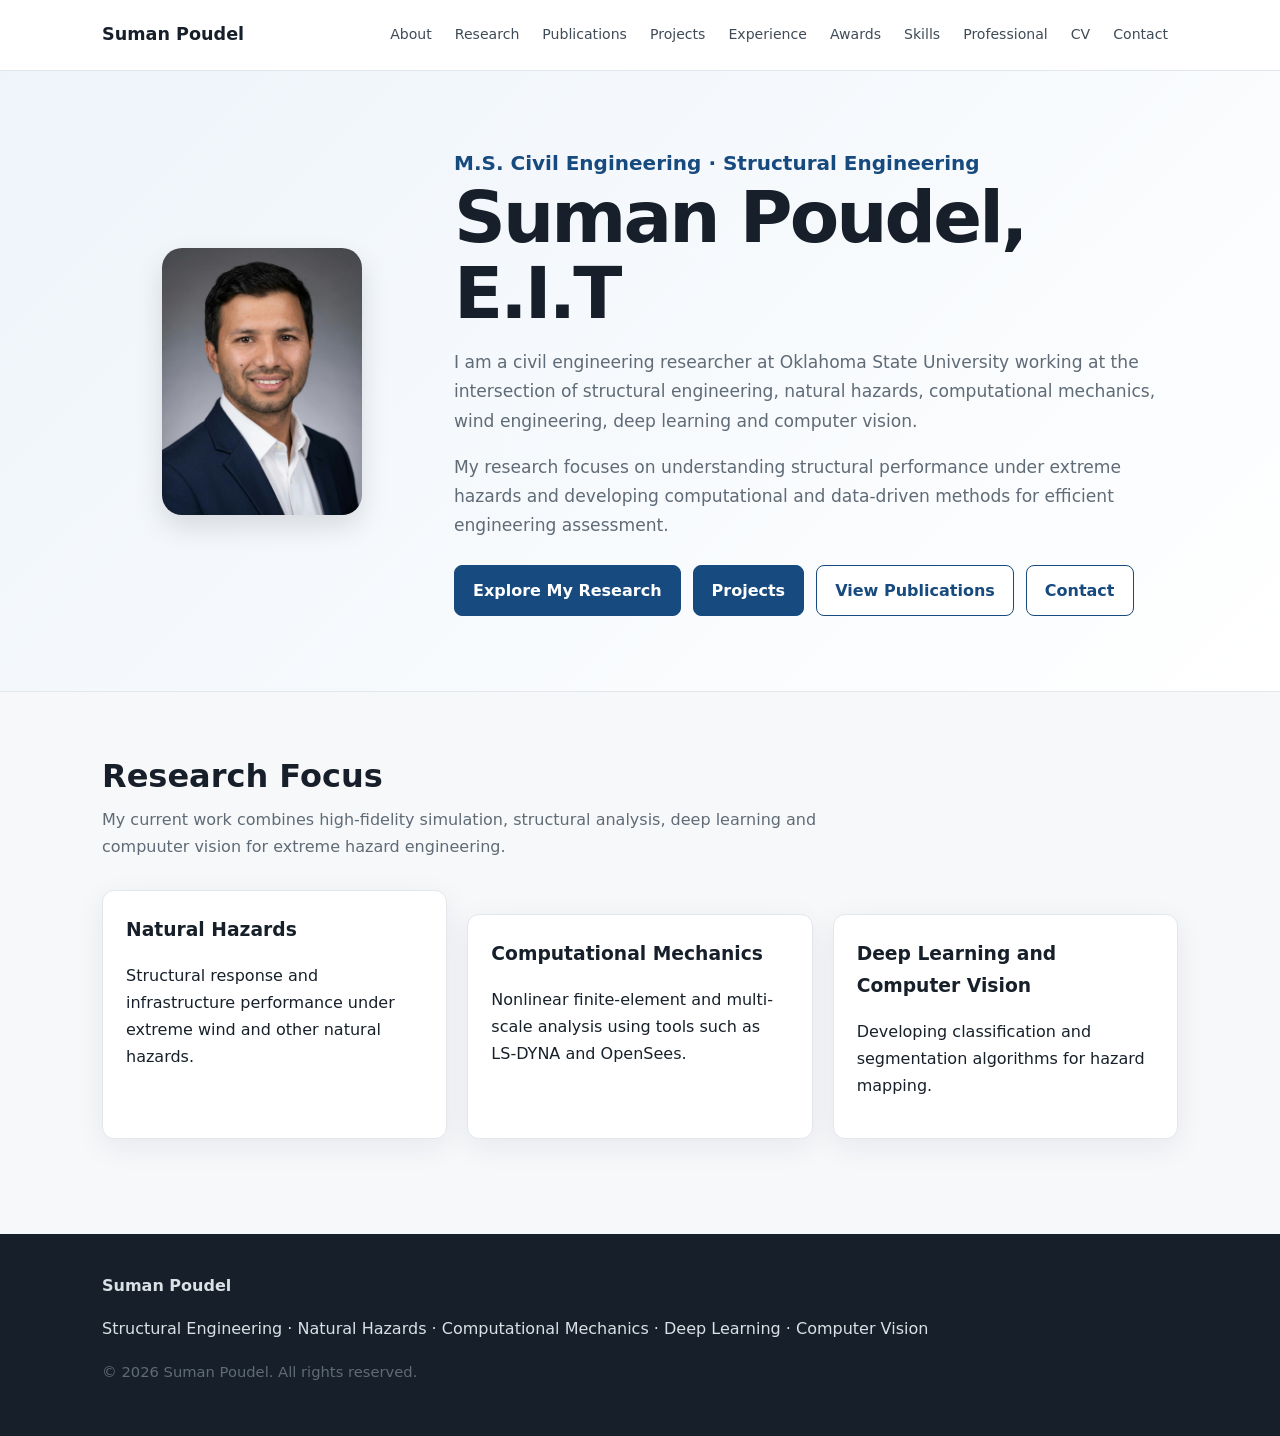
==== commit 59fcaf61: "Add files via upload" ====
--- a/index.html
+++ b/index.html
@@ -1,3 +1,133 @@
-<!DOCTYPE html><html lang="en"><head><meta charset="UTF-8"><meta name="viewport" content="width=device-width,initial-scale=1.0"><meta name="description" content="Academic website of Suman Poudel"><title>Home | Suman Poudel</title><link rel="stylesheet" href="style.css"></head><body><nav class="nav"><div class="nav-inner"><a class="brand" href="index.html">Suman Poudel</a><button class="menu-toggle" aria-label="Open navigation" onclick="toggleMenu()">☰</button><div class="menu" id="menu">
-<a href="about.html">About</a><a href="research.html">Research</a><a href="publications.html">Publications</a><a href="projects.html">Projects</a><a href="teaching.html">Teaching</a><a href="awards.html">Awards</a><a href="skills.html">Skills</a><a href="professional.html">Professional</a><a href="cv.html">CV</a><a href="contact.html">Contact</a>
-</div></div></nav><main><header class="hero"><div class="container hero-inner"><div><div class="subtitle">M.S. Civil Engineering · Structural Engineering</div><h1>Suman Poudel</h1><p>I am a civil engineering researcher at Oklahoma State University working at the intersection of structural engineering, natural hazards, computational mechanics, wind engineering, and machine learning.</p><p>My research focuses on understanding structural performance under extreme hazards and developing computational and data-driven methods for efficient engineering assessment.</p><div class="actions"><a class="btn primary" href="research.html">Explore My Research</a><a class="btn secondary" href="publications.html">View Publications</a><a class="btn secondary" href="contact.html">Contact</a></div></div></div></header><section><div class="container"><h2 class="section-title">Research Focus</h2><p class="section-intro">My current work combines high-fidelity simulation, structural analysis, and machine learning for extreme hazard engineering.</p><div class="grid three"><div class="card"><h3>Natural Hazards</h3><p>Structural response and infrastructure performance under extreme wind and other natural hazards.</p></div><div class="card"><h3>Computational Mechanics</h3><p>Nonlinear finite-element and multi-scale analysis using tools such as LS-DYNA and OpenSees.</p></div><div class="card"><h3>Machine Learning</h3><p>Surrogate modeling and deep learning approaches for accelerating engineering analysis.</p></div></div></div></section></main><footer><div class="container"><strong>Suman Poudel</strong><p>Structural Engineering · Natural Hazards · Computational Mechanics · Machine Learning</p><p class="small">© <span id="year"></span> Suman Poudel. All rights reserved.</p></div></footer><script>function toggleMenu(){document.getElementById("menu").classList.toggle("open")}document.querySelectorAll(".menu a").forEach(a=>a.addEventListener("click",()=>document.getElementById("menu").classList.remove("open")));document.getElementById("year").textContent=new Date().getFullYear();</script></body></html>+<!doctype html>
+<html lang="en">
+  <head>
+    <meta charset="utf-8" />
+    <meta content="width=device-width,initial-scale=1.0" name="viewport" />
+    <meta content="Academic website of Suman Poudel" name="description" />
+    <title>Home | Suman Poudel</title>
+    <link href="style.css" rel="stylesheet" />
+  </head>
+  <body>
+    <nav class="nav">
+      <div class="nav-inner">
+        <a class="brand" href="index.html"> Suman Poudel</a>
+        <button
+          aria-label="Open navigation"
+          class="menu-toggle"
+          onclick="toggleMenu()"
+        >
+          ☰
+        </button>
+        <div class="menu" id="menu">
+          <a href="about.html"> About </a>
+          <a href="research.html"> Research </a>
+          <a href="publications.html"> Publications </a>
+          <a href="projects.html"> Projects </a>
+          <a href="experience.html"> Experience </a>
+          <a href="awards.html"> Awards </a>
+          <a href="skills.html"> Skills </a>
+          <a href="professional.html"> Professional </a>
+          <a href="cv.html"> CV </a>
+          <a href="contact.html"> Contact </a>
+        </div>
+      </div>
+    </nav>
+    <main>
+      <header class="hero">
+        <div class="container hero-inner">
+          <div class="hero-portrait">
+            <img src="potrait_1.jpeg" alt="Suman Poudel portrait" />
+          </div>
+          <div class="hero-copy">
+            <div class="subtitle">
+              M.S. Civil Engineering · Structural Engineering
+            </div>
+            <h1>Suman Poudel, E.I.T</h1>
+            <p>
+              I am a civil engineering researcher at Oklahoma State University
+              working at the intersection of structural engineering, natural
+              hazards, computational mechanics, wind engineering, deep learning
+              and computer vision.
+            </p>
+            <p>
+              My research focuses on understanding structural performance under
+              extreme hazards and developing computational and data-driven
+              methods for efficient engineering assessment.
+            </p>
+            <div class="actions">
+              <a class="btn primary" href="research.html">
+                Explore My Research
+              </a>
+              <a class="btn primary" href="projects.html"> Projects </a>
+              <a class="btn secondary" href="publications.html">
+                View Publications
+              </a>
+
+              <a class="btn secondary" href="contact.html"> Contact </a>
+            </div>
+          </div>
+        </div>
+      </header>
+      <section>
+        <div class="container">
+          <h2 class="section-title">Research Focus</h2>
+          <p class="section-intro">
+            My current work combines high-fidelity simulation, structural
+            analysis, deep learning and compuuter vision for extreme hazard
+            engineering.
+          </p>
+          <div class="grid three">
+            <div class="card">
+              <h3>Natural Hazards</h3>
+              <p>
+                Structural response and infrastructure performance under extreme
+                wind and other natural hazards.
+              </p>
+            </div>
+            <div class="card">
+              <h3>Computational Mechanics</h3>
+              <p>
+                Nonlinear finite-element and multi-scale analysis using tools
+                such as LS-DYNA and OpenSees.
+              </p>
+            </div>
+            <div class="card">
+              <h3>Deep Learning and Computer Vision</h3>
+              <p>
+                Developing classification and segmentation algorithms for hazard
+                mapping.
+              </p>
+            </div>
+          </div>
+        </div>
+      </section>
+    </main>
+    <footer>
+      <div class="container">
+        <strong> Suman Poudel </strong>
+        <p>
+          Structural Engineering · Natural Hazards · Computational Mechanics ·
+          Deep Learning · Computer Vision
+        </p>
+        <p class="small">
+          ©
+          <span id="year"> </span>
+          Suman Poudel. All rights reserved.
+        </p>
+      </div>
+    </footer>
+    <script>
+      function toggleMenu() {
+        document.getElementById("menu").classList.toggle("open");
+      }
+      document
+        .querySelectorAll(".menu a")
+        .forEach((a) =>
+          a.addEventListener("click", () =>
+            document.getElementById("menu").classList.remove("open"),
+          ),
+        );
+      document.getElementById("year").textContent = new Date().getFullYear();
+    </script>
+  </body>
+</html>
--- a/style.css
+++ b/style.css
@@ -1,6 +1,419 @@
-:root{--bg:#f7f8fa;--surface:#fff;--text:#17202a;--muted:#5f6b76;--accent:#174a7e;--accent2:#0f3559;--border:#e3e7eb;--max:1120px;--shadow:0 8px 30px rgba(20,35,50,.07)}
-*{box-sizing:border-box;scroll-behavior:smooth}body{margin:0;font-family:Inter,system-ui,-apple-system,"Segoe UI",sans-serif;color:var(--text);background:var(--bg);line-height:1.7}a{color:var(--accent);text-decoration:none}a:hover{text-decoration:underline}
-.nav{position:sticky;top:0;z-index:1000;background:rgba(255,255,255,.97);backdrop-filter:blur(10px);border-bottom:1px solid var(--border)}.nav-inner{max-width:var(--max);margin:auto;display:flex;align-items:center;justify-content:space-between;min-height:70px;padding:0 22px}.brand{font-weight:800;font-size:1.1rem;color:var(--text)}.menu{display:flex;gap:3px;align-items:center;flex-wrap:wrap}.menu a{padding:9px 10px;color:#3f4b56;font-size:.88rem;border-radius:8px}.menu a:hover,.menu a.active{background:#eef3f8;color:var(--accent);text-decoration:none}.menu-toggle{display:none;border:0;background:none;font-size:1.5rem;cursor:pointer}
-.container{max-width:var(--max);margin:auto;padding:0 22px}main{padding-bottom:30px}.hero{background:linear-gradient(135deg,#eef4fa,#fff);border-bottom:1px solid var(--border)}.hero-inner{min-height:480px;display:flex;align-items:center;padding:75px 22px}.hero h1{font-size:clamp(2.6rem,6vw,4.5rem);line-height:1.05;margin:0 0 15px;letter-spacing:-.04em}.subtitle{font-size:1.25rem;color:var(--accent);font-weight:700}.hero p{max-width:800px;font-size:1.07rem;color:var(--muted)}
-section{padding:65px 0}.section-title{font-size:2rem;line-height:1.2;margin:0 0 10px}.section-intro{color:var(--muted);max-width:800px;margin:0 0 30px}.grid{display:grid;grid-template-columns:repeat(2,minmax(0,1fr));gap:20px}.grid.three{grid-template-columns:repeat(3,minmax(0,1fr))}.card{background:var(--surface);border:1px solid var(--border);border-radius:12px;padding:23px;box-shadow:var(--shadow)}.card h3{margin:0 0 7px}.meta,.small{color:var(--muted);font-size:.92rem}.tag{display:inline-block;background:#edf3f8;color:var(--accent2);padding:5px 10px;border-radius:999px;font-size:.82rem;margin:4px}.timeline{border-left:2px solid #cdd9e4;margin-left:8px;padding-left:25px}.timeline-item{position:relative;margin-bottom:30px}.timeline-item:before{content:"";position:absolute;left:-32px;top:8px;width:12px;height:12px;border-radius:50%;background:var(--accent)}.pub{padding:18px 0;border-bottom:1px solid var(--border)}ul{padding-left:22px}.stats{display:grid;grid-template-columns:repeat(4,1fr);gap:14px;margin:28px 0}.stat{background:#fff;border:1px solid var(--border);padding:18px;text-align:center;border-radius:10px}.stat .num{display:block;font-size:1.6rem;font-weight:800;color:var(--accent)}.actions{display:flex;gap:12px;flex-wrap:wrap;margin-top:25px}.btn{display:inline-block;padding:11px 18px;border-radius:8px;border:1px solid var(--accent);font-weight:700}.btn.primary{background:var(--accent);color:#fff}.btn.secondary{background:#fff}footer{background:#17202a;color:#d9e0e6;padding:38px 0}.contact-grid{display:grid;grid-template-columns:repeat(3,1fr);gap:18px}
-@media(max-width:850px){.menu-toggle{display:block}.menu{display:none;position:absolute;top:70px;left:0;right:0;background:#fff;border-bottom:1px solid var(--border);padding:10px 20px}.menu.open{display:flex;flex-direction:column;align-items:stretch}.menu a{padding:11px}.grid,.grid.three,.contact-grid{grid-template-columns:1fr}.stats{grid-template-columns:repeat(2,1fr)}.hero-inner{min-height:auto;padding:65px 22px}}
+/* ========================================
+   CSS VARIABLES
+   ======================================== */
+
+:root {
+  --bg: #f7f8fa;
+  --surface: #fff;
+  --text: #17202a;
+  --muted: #5f6b76;
+  --accent: #174a7e;
+  --accent2: #0f3559;
+  --border: #e3e7eb;
+  --max: 1120px;
+  --shadow: 0 8px 30px rgba(20, 35, 50, 0.07);
+}
+
+/* ========================================
+   GLOBAL STYLES
+   ======================================== */
+
+* {
+  box-sizing: border-box;
+  scroll-behavior: smooth;
+}
+
+body {
+  margin: 0;
+  font-family:
+    Inter,
+    system-ui,
+    -apple-system,
+    "Segoe UI",
+    sans-serif;
+  color: var(--text);
+  background: var(--bg);
+  line-height: 1.7;
+}
+
+a {
+  color: var(--accent);
+  text-decoration: none;
+}
+
+a:hover {
+  text-decoration: underline;
+}
+
+/* ========================================
+   NAVIGATION
+   ======================================== */
+
+.nav {
+  position: sticky;
+  top: 0;
+  z-index: 1000;
+  background: rgba(255, 255, 255, 0.97);
+  backdrop-filter: blur(10px);
+  border-bottom: 1px solid var(--border);
+}
+
+.nav-inner {
+  max-width: var(--max);
+  margin: auto;
+  display: flex;
+  align-items: center;
+  justify-content: space-between;
+  min-height: 70px;
+  padding: 0 22px;
+}
+
+.brand {
+  font-weight: 800;
+  font-size: 1.1rem;
+  color: var(--text);
+}
+
+.menu {
+  display: flex;
+  gap: 3px;
+  align-items: center;
+  flex-wrap: wrap;
+}
+
+.menu a {
+  padding: 9px 10px;
+  color: #3f4b56;
+  font-size: 0.88rem;
+  border-radius: 8px;
+}
+
+.menu a:hover,
+.menu a.active {
+  background: #eef3f8;
+  color: var(--accent);
+  text-decoration: none;
+}
+
+.menu-toggle {
+  display: none;
+  border: 0;
+  background: none;
+  font-size: 1.5rem;
+  cursor: pointer;
+}
+
+/* ========================================
+   CONTAINER & MAIN CONTENT
+   ======================================== */
+
+.container {
+  max-width: var(--max);
+  margin: auto;
+  padding: 0 22px;
+}
+
+main {
+  padding-bottom: 30px;
+}
+
+/* ========================================
+   HERO SECTION
+   ======================================== */
+
+.hero {
+  background: linear-gradient(135deg, #eef4fa, #fff);
+  border-bottom: 1px solid var(--border);
+}
+
+.hero-inner {
+  min-height: 480px;
+  display: flex;
+  align-items: center;
+  padding: 75px 22px;
+  justify-content: space-between;
+  gap: 2rem;
+}
+
+.hero-copy {
+  flex: 1;
+}
+
+.hero-portrait {
+  flex: 0 0 320px;
+  display: flex;
+  justify-content: center;
+  align-items: center;
+}
+
+.hero-portrait img {
+  width: 100%;
+  max-width: 200px;
+  height: auto;
+  border-radius: 20px;
+  object-fit: cover;
+  box-shadow: 0 12px 28px rgba(0, 0, 0, 0.12);
+}
+
+@media (max-width: 768px) {
+  .hero-inner {
+    flex-direction: column;
+  }
+
+  .hero-portrait {
+    width: 100%;
+    flex-basis: auto;
+  }
+}
+
+.hero h1 {
+  font-size: clamp(2.6rem, 6vw, 4.5rem);
+  line-height: 1.05;
+  margin: 0 0 15px;
+  letter-spacing: -0.04em;
+}
+
+.subtitle {
+  font-size: 1.25rem;
+  color: var(--accent);
+  font-weight: 700;
+}
+
+.hero p {
+  max-width: 800px;
+  font-size: 1.07rem;
+  color: var(--muted);
+}
+
+/* ========================================
+   SECTIONS
+   ======================================== */
+
+section {
+  padding: 65px 0;
+}
+
+.section-title {
+  font-size: 2rem;
+  line-height: 1.2;
+  margin: 0 0 10px;
+}
+
+.section-intro {
+  color: var(--muted);
+  max-width: 800px;
+  margin: 0 0 30px;
+}
+
+/* ========================================
+   GRID & CARDS
+   ======================================== */
+
+.grid {
+  display: grid;
+  grid-template-columns: repeat(2, minmax(0, 1fr));
+  gap: 20px;
+}
+
+.grid.three {
+  grid-template-columns: repeat(3, minmax(0, 1fr));
+}
+
+.card {
+  background: var(--surface);
+  border: 1px solid var(--border);
+  border-radius: 12px;
+  padding: 23px;
+  box-shadow: var(--shadow);
+}
+
+.card h3 {
+  margin: 0 0 7px;
+}
+
+.card + .card {
+  margin-top: 24px;
+}
+
+/* ========================================
+   TEXT & TAGS
+   ======================================== */
+
+.meta,
+.small {
+  color: var(--muted);
+  font-size: 0.92rem;
+}
+
+.tag {
+  display: inline-block;
+  background: #edf3f8;
+  color: var(--accent2);
+  padding: 5px 10px;
+  border-radius: 999px;
+  font-size: 0.82rem;
+  margin: 4px;
+}
+
+/* ========================================
+   TIMELINE
+   ======================================== */
+
+.timeline {
+  border-left: 2px solid #cdd9e4;
+  margin-left: 8px;
+  padding-left: 25px;
+}
+
+.timeline-item {
+  position: relative;
+  margin-bottom: 30px;
+}
+
+.timeline-item:before {
+  content: "";
+  position: absolute;
+  left: -32px;
+  top: 8px;
+  width: 12px;
+  height: 12px;
+  border-radius: 50%;
+  background: var(--accent);
+}
+
+/* ========================================
+   PUBLICATIONS
+   ======================================== */
+
+.pub {
+  padding: 18px 0;
+  border-bottom: 1px solid var(--border);
+}
+
+/* ========================================
+   LISTS
+   ======================================== */
+
+ul {
+  padding-left: 22px;
+}
+
+/* ========================================
+   STATISTICS
+   ======================================== */
+
+.stats {
+  display: grid;
+  grid-template-columns: repeat(4, 1fr);
+  gap: 14px;
+  margin: 28px 0;
+}
+
+.stat {
+  background: #fff;
+  border: 1px solid var(--border);
+  padding: 18px;
+  text-align: center;
+  border-radius: 10px;
+}
+
+.stat .num {
+  display: block;
+  font-size: 1.6rem;
+  font-weight: 800;
+  color: var(--accent);
+}
+
+/* ========================================
+   BUTTONS
+   ======================================== */
+
+.actions {
+  display: flex;
+  gap: 12px;
+  flex-wrap: wrap;
+  margin-top: 25px;
+}
+
+.btn {
+  display: inline-block;
+  padding: 11px 18px;
+  border-radius: 8px;
+  border: 1px solid var(--accent);
+  font-weight: 700;
+}
+
+.btn.primary {
+  background: var(--accent);
+  color: #fff;
+}
+
+.btn.secondary {
+  background: #fff;
+}
+
+/* ========================================
+   FOOTER
+   ======================================== */
+
+footer {
+  background: #17202a;
+  color: #d9e0e6;
+  padding: 38px 0;
+}
+
+/* ========================================
+   CONTACT GRID
+   ======================================== */
+
+.contact-grid {
+  display: grid;
+  grid-template-columns: repeat(3, 1fr);
+  gap: 18px;
+}
+
+/* ========================================
+   RESPONSIVE DESIGN
+   ======================================== */
+
+@media (max-width: 850px) {
+  .menu-toggle {
+    display: block;
+  }
+
+  .menu {
+    display: none;
+    position: absolute;
+    top: 70px;
+    left: 0;
+    right: 0;
+    background: #fff;
+    border-bottom: 1px solid var(--border);
+    padding: 10px 20px;
+  }
+
+  .menu.open {
+    display: flex;
+    flex-direction: column;
+    align-items: stretch;
+  }
+
+  .menu a {
+    padding: 11px;
+  }
+
+  .grid,
+  .grid.three,
+  .contact-grid {
+    grid-template-columns: 1fr;
+  }
+
+  .stats {
+    grid-template-columns: repeat(2, 1fr);
+  }
+
+  .hero-inner {
+    min-height: auto;
+    padding: 65px 22px;
+  }
+}
